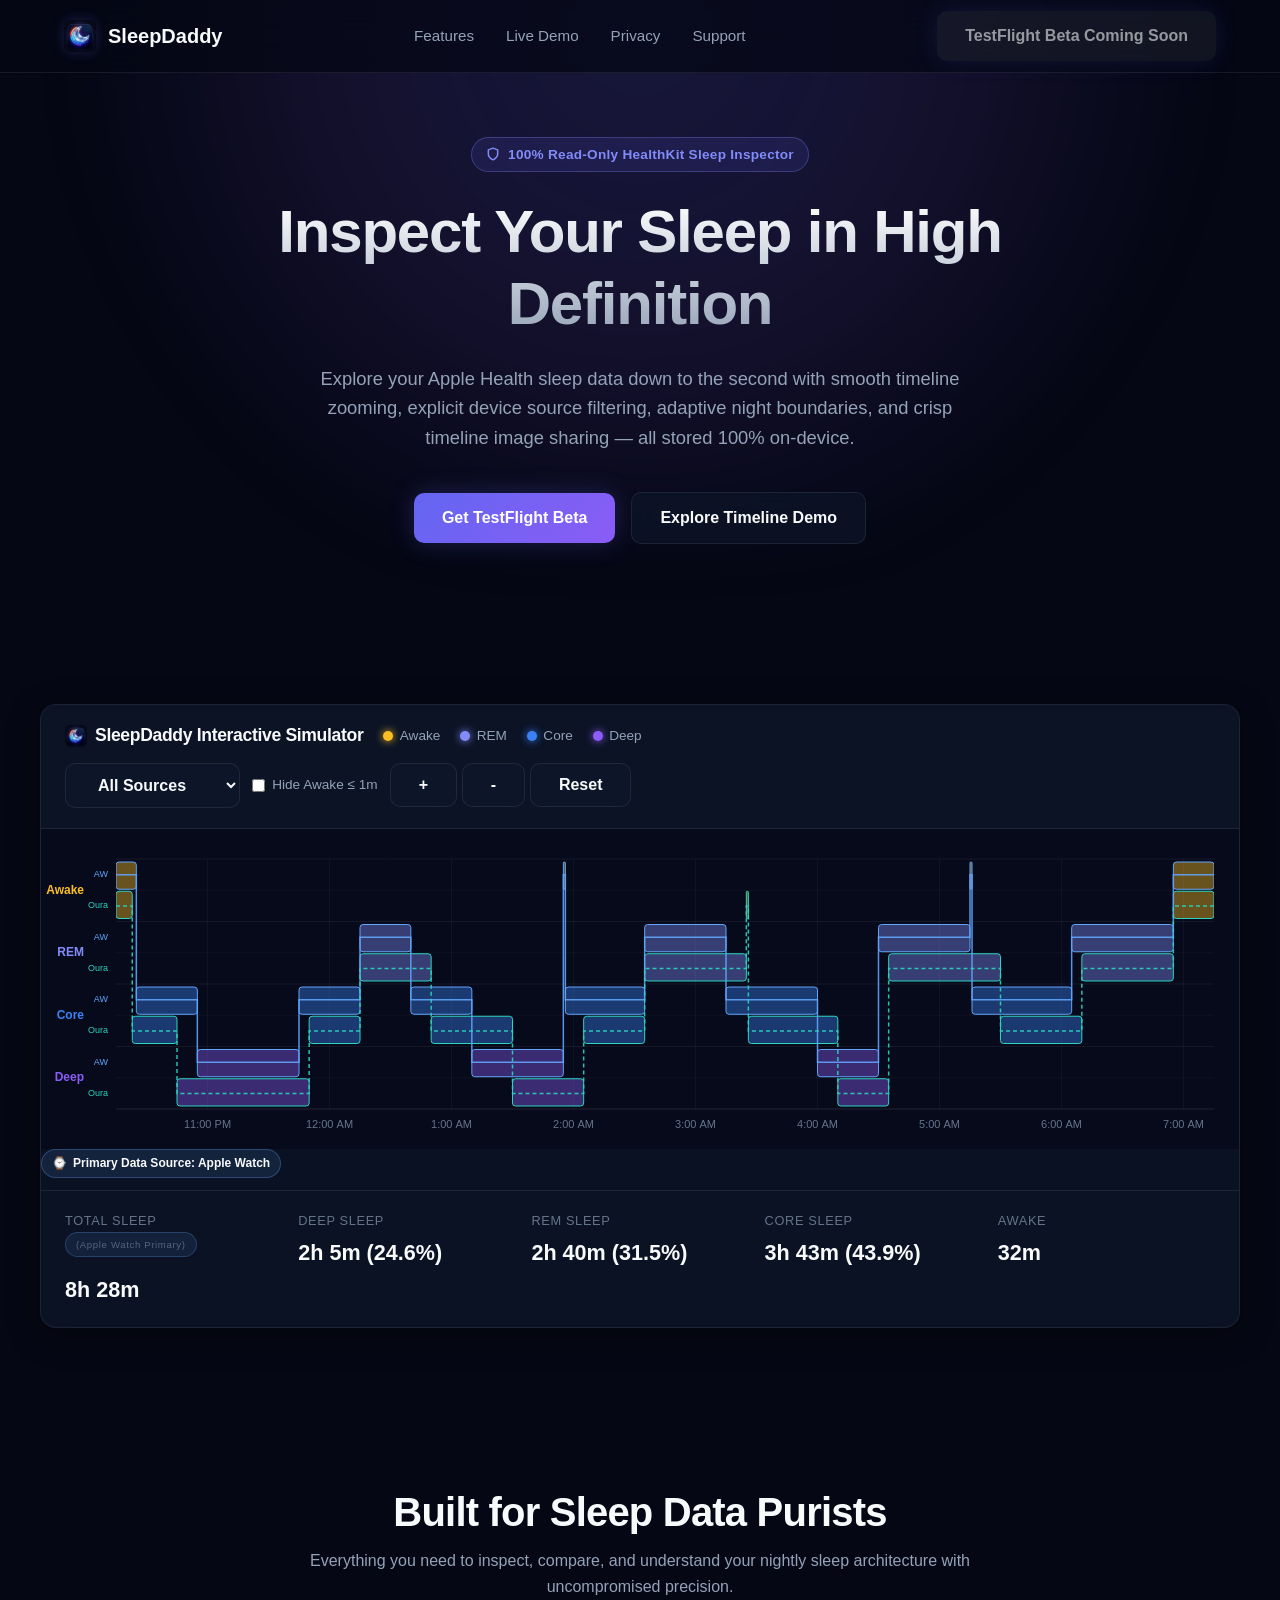
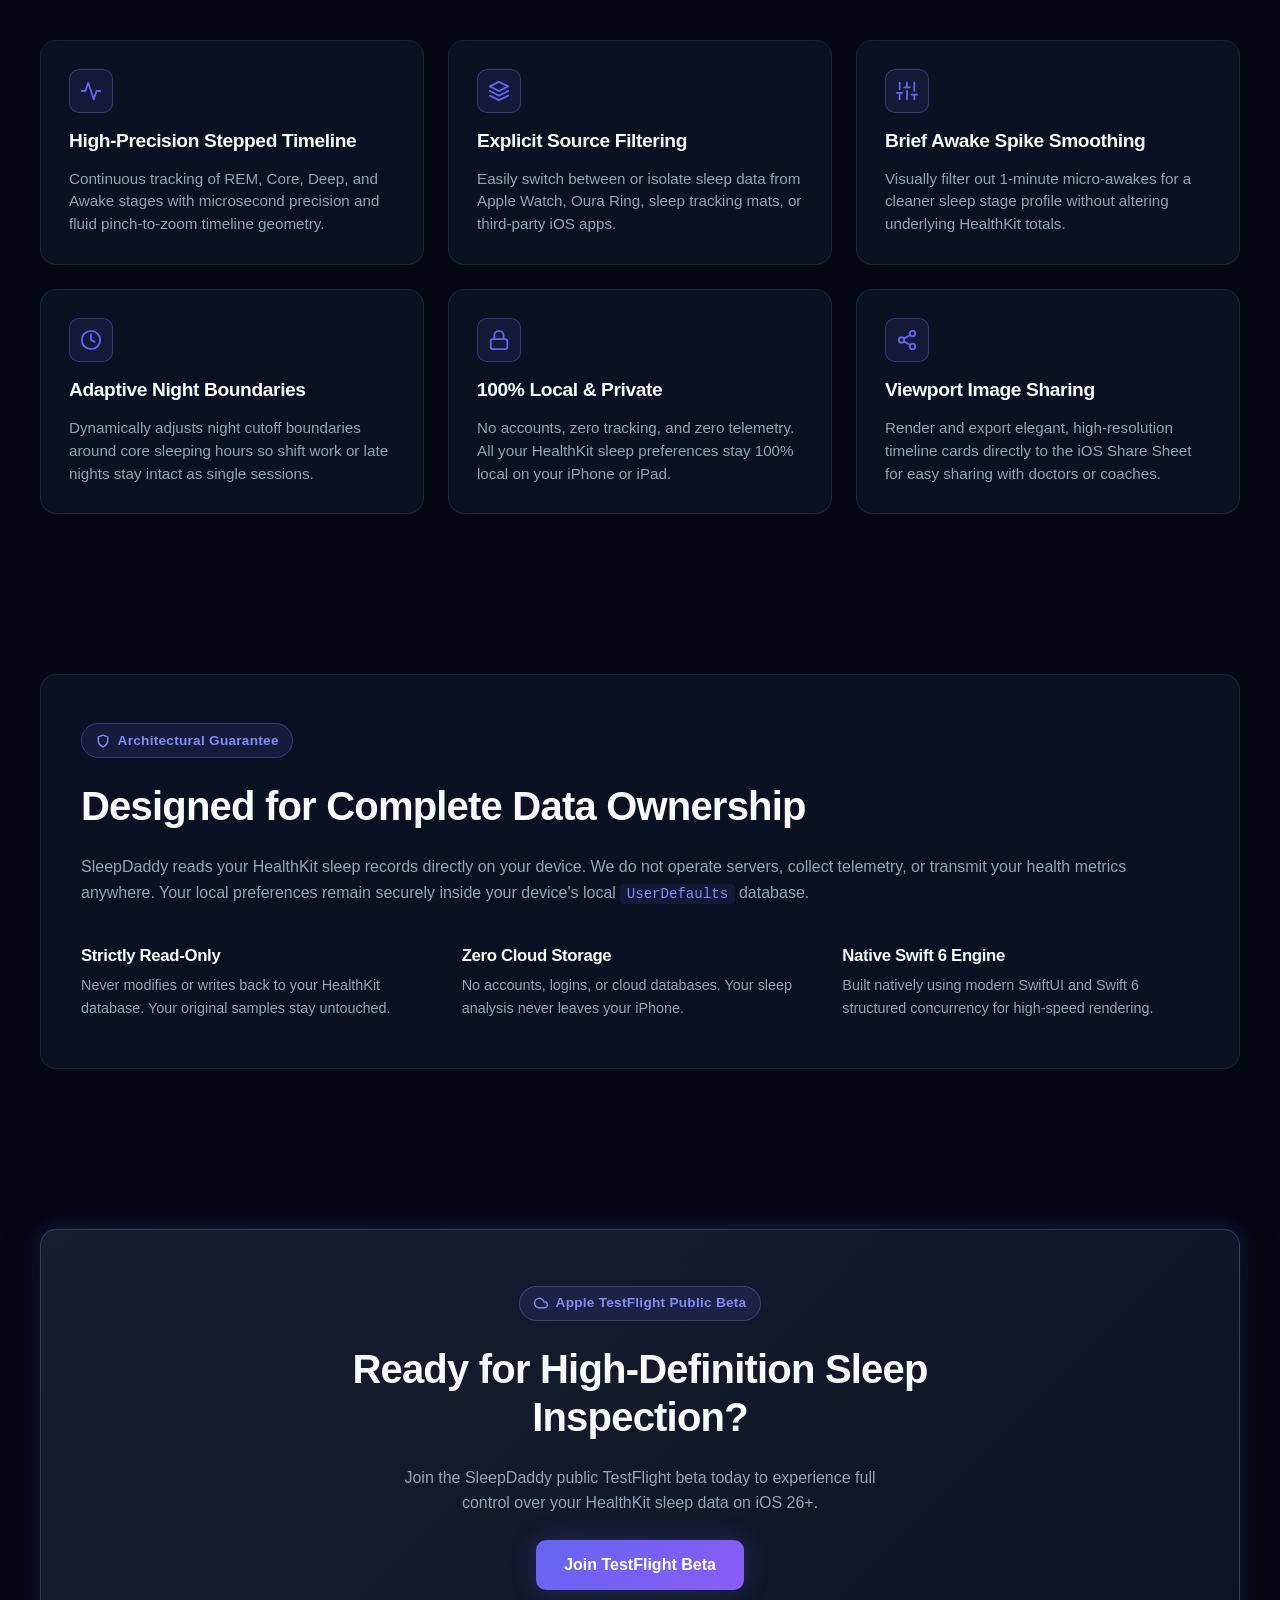
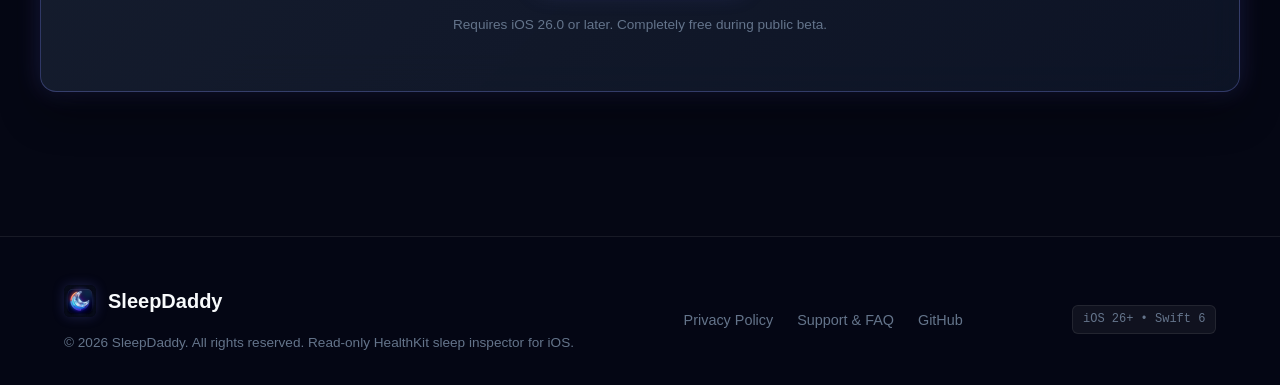
==== web/index.html @ 1d40858e "feat(web): add SleepDaddy marketing website and interactive timeline simulator" ====
<!DOCTYPE html>
<html lang="en">
<head>
  <meta charset="UTF-8">
  <meta name="viewport" content="width=device-width, initial-scale=1.0">
  <title>SleepDaddy — High-Definition HealthKit Sleep Inspector</title>
  <meta name="description" content="SleepDaddy is a native read-only iOS sleep inspector app featuring interactive zoomable timelines, HealthKit source filtering, brief awake smoothing, adaptive night boundaries, and viewport card sharing with zero cloud tracking.">
  <link rel="canonical" href="https://sleepdaddy.app/">
  <meta property="og:url" content="https://sleepdaddy.app/">
  <meta property="og:title" content="SleepDaddy — High-Definition HealthKit Sleep Inspector">
  <meta property="og:description" content="SleepDaddy is a native read-only iOS sleep inspector app featuring interactive zoomable timelines, HealthKit source filtering, brief awake smoothing, adaptive night boundaries, and viewport card sharing with zero cloud tracking.">
  <meta property="og:image" content="https://sleepdaddy.app/app-icon-180x180.png">
  <meta property="og:type" content="website">
  <meta name="twitter:card" content="summary">
  <link rel="icon" type="image/png" sizes="32x32" href="favicon-32x32.png">
  <link rel="stylesheet" href="index.css">
  <script src="main.js" defer></script>
</head>
<body>

  <!-- Ambient Hero Glow -->
  <div class="hero-glow"></div>

  <!-- Header & Sticky Navigation -->
  <header class="site-header">
    <div class="nav-container">
      <a href="/" class="logo">
        <img src="app-icon-64x64.png" alt="SleepDaddy App Icon" class="logo-img">
        <span>SleepDaddy</span>
      </a>
      <ul class="nav-links">
        <li><a href="#features">Features</a></li>
        <li><a href="#simulator">Live Demo</a></li>
        <li><a href="privacy">Privacy</a></li>
        <li><a href="support">Support</a></li>
      </ul>
      <a href="TESTFLIGHT_URL" target="_blank" rel="noopener noreferrer" class="btn-primary btn-testflight">Join TestFlight</a>
    </div>
  </header>

  <main>
    <!-- Hero Section -->
    <section class="hero container">
      <div class="badge">
        <svg width="14" height="14" viewBox="0 0 24 24" fill="none" stroke="currentColor" stroke-width="2.5" stroke-linecap="round" stroke-linejoin="round">
          <path d="M12 22s8-4 8-10V5l-8-3-8 3v7c0 6 8 10 8 10z"></path>
        </svg>
        100% Read-Only HealthKit Sleep Inspector
      </div>
      <h1 class="hero-title">Inspect Your Sleep in High Definition</h1>
      <p class="hero-description">
        Explore your Apple Health sleep data down to the second with smooth timeline zooming, explicit device source filtering, adaptive night boundaries, and crisp timeline image sharing — all stored 100% on-device.
      </p>
      <div class="hero-actions hero-cta-group">
        <a href="TESTFLIGHT_URL" target="_blank" rel="noopener noreferrer" class="btn-primary btn-testflight">Get TestFlight Beta</a>
        <a href="#simulator" class="btn-secondary">Explore Timeline Demo</a>
      </div>
    </section>

    <!-- Interactive Hero Simulator -->
    <section class="section container" id="simulator">
      <div class="simulator-container">
        <!-- Simulator Control HUD -->
        <div class="simulator-hud">
          <div class="stage-legend">
            <h3 class="stage-legend-title">
              <img src="app-icon-64x64.png" alt="App Icon" class="stage-legend-icon">
              SleepDaddy Interactive Simulator
            </h3>
            <div class="stage-legend">
              <div class="stage-pill"><span class="stage-dot awake"></span> Awake</div>
              <div class="stage-pill"><span class="stage-dot rem"></span> REM</div>
              <div class="stage-pill"><span class="stage-dot core"></span> Core</div>
              <div class="stage-pill"><span class="stage-dot deep"></span> Deep</div>
            </div>
          </div>
          <div class="simulator-hud-controls">
            <label for="source-filter" class="sr-only">Data Source</label>
            <select id="source-filter" class="btn-secondary select-sm" aria-label="Filter HealthKit Data Source">
              <option value="all">All Sources</option>
              <option value="apple_watch">Apple Watch</option>
              <option value="oura">Oura Ring</option>
            </select>
            <label class="toggle-label">
              <input type="checkbox" id="brief-awake-toggle" class="toggle-checkbox" aria-label="Hide brief awake intervals under one minute">
              Hide Awake ≤ 1m
            </label>
            <div class="btn-group-sm">
              <button id="zoom-in" class="btn-secondary btn-sm" title="Zoom In" aria-label="Zoom in on sleep timeline">+</button>
              <button id="zoom-out" class="btn-secondary btn-sm" title="Zoom Out" aria-label="Zoom out on sleep timeline">-</button>
              <button id="reset-view" class="btn-secondary btn-sm" title="Reset View" aria-label="Reset sleep timeline view">Reset</button>
            </div>
          </div>
        </div>

        <!-- Canvas Container -->
        <div class="simulator-canvas-wrapper">
          <canvas id="simulator-canvas" role="img" aria-label="Interactive Sleep Stage Timeline Canvas displaying sleep stage intervals over time">Interactive Sleep Stage Timeline Canvas displaying sleep stage intervals over time.</canvas>
        </div>

        <!-- Live Night Statistics Footer -->
        <div id="stat-source-attribution" class="stat-source-badge hidden">
          <span>⌚</span> Primary Data Source: Apple Watch
        </div>
        <div class="simulator-stats">
          <div class="stat-card">
            <span class="stat-label">Total Sleep</span>
            <span class="stat-value" id="stat-total">8h 28m</span>
          </div>
          <div class="stat-card">
            <span class="stat-label">Deep Sleep</span>
            <span class="stat-value" id="stat-deep">2h 5m (24.6%)</span>
          </div>
          <div class="stat-card">
            <span class="stat-label">REM Sleep</span>
            <span class="stat-value" id="stat-rem">2h 40m (31.5%)</span>
          </div>
          <div class="stat-card">
            <span class="stat-label">Core Sleep</span>
            <span class="stat-value" id="stat-core">3h 43m (43.9%)</span>
          </div>
          <div class="stat-card">
            <span class="stat-label">Awake</span>
            <span class="stat-value" id="stat-awake">32m</span>
          </div>
        </div>
      </div>
    </section>

    <!-- Core Feature Grid -->
    <section class="section container" id="features">
      <div class="section-header">
        <h2>Built for Sleep Data Purists</h2>
        <p>Everything you need to inspect, compare, and understand your nightly sleep architecture with uncompromised precision.</p>
      </div>

      <div class="feature-grid">
        <!-- Feature 1 -->
        <div class="feature-card">
          <div class="feature-icon">
            <svg width="22" height="22" viewBox="0 0 24 24" fill="none" stroke="currentColor" stroke-width="2" stroke-linecap="round" stroke-linejoin="round">
              <polyline points="22 12 18 12 15 21 9 3 6 12 2 12"></polyline>
            </svg>
          </div>
          <h3>High-Precision Stepped Timeline</h3>
          <p>Continuous tracking of REM, Core, Deep, and Awake stages with microsecond precision and fluid pinch-to-zoom timeline geometry.</p>
        </div>

        <!-- Feature 2 -->
        <div class="feature-card">
          <div class="feature-icon">
            <svg width="22" height="22" viewBox="0 0 24 24" fill="none" stroke="currentColor" stroke-width="2" stroke-linecap="round" stroke-linejoin="round">
              <polygon points="12 2 2 7 12 12 22 7 12 2"></polygon>
              <polyline points="2 17 12 22 22 17"></polyline>
              <polyline points="2 12 12 17 22 12"></polyline>
            </svg>
          </div>
          <h3>Explicit Source Filtering</h3>
          <p>Easily switch between or isolate sleep data from Apple Watch, Oura Ring, sleep tracking mats, or third-party iOS apps.</p>
        </div>

        <!-- Feature 3 -->
        <div class="feature-card">
          <div class="feature-icon">
            <svg width="22" height="22" viewBox="0 0 24 24" fill="none" stroke="currentColor" stroke-width="2" stroke-linecap="round" stroke-linejoin="round">
              <line x1="4" y1="21" x2="4" y2="14"></line>
              <line x1="4" y1="10" x2="4" y2="3"></line>
              <line x1="12" y1="21" x2="12" y2="12"></line>
              <line x1="12" y1="8" x2="12" y2="3"></line>
              <line x1="20" y1="21" x2="20" y2="16"></line>
              <line x1="20" y1="12" x2="20" y2="3"></line>
              <line x1="1" y1="14" x2="7" y2="14"></line>
              <line x1="9" y1="8" x2="15" y2="8"></line>
              <line x1="17" y1="16" x2="23" y2="16"></line>
            </svg>
          </div>
          <h3>Brief Awake Spike Smoothing</h3>
          <p>Visually filter out 1-minute micro-awakes for a cleaner sleep stage profile without altering underlying HealthKit totals.</p>
        </div>

        <!-- Feature 4 -->
        <div class="feature-card">
          <div class="feature-icon">
            <svg width="22" height="22" viewBox="0 0 24 24" fill="none" stroke="currentColor" stroke-width="2" stroke-linecap="round" stroke-linejoin="round">
              <circle cx="12" cy="12" r="10"></circle>
              <polyline points="12 6 12 12 16 14"></polyline>
            </svg>
          </div>
          <h3>Adaptive Night Boundaries</h3>
          <p>Dynamically adjusts night cutoff boundaries around core sleeping hours so shift work or late nights stay intact as single sessions.</p>
        </div>

        <!-- Feature 5 -->
        <div class="feature-card">
          <div class="feature-icon">
            <svg width="22" height="22" viewBox="0 0 24 24" fill="none" stroke="currentColor" stroke-width="2" stroke-linecap="round" stroke-linejoin="round">
              <rect x="3" y="11" width="18" height="11" rx="2" ry="2"></rect>
              <path d="M7 11V7a5 5 0 0 1 10 0v4"></path>
            </svg>
          </div>
          <h3>100% Local &amp; Private</h3>
          <p>No accounts, zero tracking, and zero telemetry. All your HealthKit sleep preferences stay 100% local on your iPhone or iPad.</p>
        </div>

        <!-- Feature 6 -->
        <div class="feature-card">
          <div class="feature-icon">
            <svg width="22" height="22" viewBox="0 0 24 24" fill="none" stroke="currentColor" stroke-width="2" stroke-linecap="round" stroke-linejoin="round">
              <circle cx="18" cy="5" r="3"></circle>
              <circle cx="6" cy="12" r="3"></circle>
              <circle cx="18" cy="19" r="3"></circle>
              <line x1="8.59" y1="13.51" x2="15.42" y2="17.49"></line>
              <line x1="15.41" y1="6.51" x2="8.59" y2="10.49"></line>
            </svg>
          </div>
          <h3>Viewport Image Sharing</h3>
          <p>Render and export elegant, high-resolution timeline cards directly to the iOS Share Sheet for easy sharing with doctors or coaches.</p>
        </div>
      </div>
    </section>

    <!-- Privacy & Architecture Spotlight -->
    <section class="section container" id="privacy-spotlight">
      <div class="privacy-callout-card">
        <div class="badge badge-self-start">
          <svg width="14" height="14" viewBox="0 0 24 24" fill="none" stroke="currentColor" stroke-width="2.5" stroke-linecap="round" stroke-linejoin="round">
            <path d="M12 22s8-4 8-10V5l-8-3-8 3v7c0 6 8 10 8 10z"></path>
          </svg>
          Architectural Guarantee
        </div>
        <h2>Designed for Complete Data Ownership</h2>
        <p>
          SleepDaddy reads your HealthKit sleep records directly on your device. We do not operate servers, collect telemetry, or transmit your health metrics anywhere. Your local preferences remain securely inside your device's local <code class="doc-code-pill">UserDefaults</code> database.
        </p>
        <div class="info-grid">
          <div class="info-item">
            <h4 class="info-item-title">Strictly Read-Only</h4>
            <p class="info-item-desc">Never modifies or writes back to your HealthKit database. Your original samples stay untouched.</p>
          </div>
          <div class="info-item">
            <h4 class="info-item-title">Zero Cloud Storage</h4>
            <p class="info-item-desc">No accounts, logins, or cloud databases. Your sleep analysis never leaves your iPhone.</p>
          </div>
          <div class="info-item">
            <h4 class="info-item-title">Native Swift 6 Engine</h4>
            <p class="info-item-desc">Built natively using modern SwiftUI and Swift 6 structured concurrency for high-speed rendering.</p>
          </div>
        </div>
      </div>
    </section>

    <!-- Download / TestFlight CTA Box -->
    <section class="section container" id="download">
      <div class="cta-box download-card">
        <div class="badge">
          <svg width="14" height="14" viewBox="0 0 24 24" fill="none" stroke="currentColor" stroke-width="2.5" stroke-linecap="round" stroke-linejoin="round">
            <path d="M18 10h-1.26A8 8 0 1 0 9 20h9a5 5 0 0 0 0-10z"></path>
          </svg>
          Apple TestFlight Public Beta
        </div>
        <h2>Ready for High-Definition Sleep Inspection?</h2>
        <p>Join the SleepDaddy public TestFlight beta today to experience full control over your HealthKit sleep data on iOS 26+.</p>
        <a href="TESTFLIGHT_URL" target="_blank" rel="noopener noreferrer" class="btn-primary btn-lg btn-testflight">
          Join TestFlight Beta
        </a>
        <span class="cta-footnote">Requires iOS 26.0 or later. Completely free during public beta.</span>
      </div>
    </section>
  </main>

  <!-- Footer -->
  <footer class="site-footer">
    <div class="container footer-container">
      <div class="footer-info">
        <a href="/" class="logo logo-sm">
          <img src="app-icon-64x64.png" alt="SleepDaddy App Icon" class="logo-img logo-img-sm">
          <span>SleepDaddy</span>
        </a>
        <p class="footer-copy">
          © 2026 SleepDaddy. All rights reserved. Read-only HealthKit sleep inspector for iOS.
        </p>
      </div>

      <ul class="footer-links">
        <li><a href="privacy">Privacy Policy</a></li>
        <li><a href="support">Support &amp; FAQ</a></li>
        <li><a href="https://github.com/kevm/sleepdaddy" target="_blank" rel="noopener noreferrer">GitHub</a></li>
      </ul>

      <div class="build-badge">
        iOS 26+ • Swift 6
      </div>
    </div>
  </footer>

  <!-- Simulator Engine Script -->
  <script src="timeline-simulator.js"></script>
</body>
</html>
---- web/index.css ----
/* ==========================================================================
   SleepDaddy Web Design System & StyleSheet
   ========================================================================== */

/* --------------------------------------------------------------------------
   1. CSS Custom Properties (:root)
   -------------------------------------------------------------------------- */
:root {
  /* Color Palette - Dark & Glass Theme */
  --bg-dark: #050714;
  --bg-surface: rgba(15, 23, 42, 0.65);
  --bg-surface-hover: rgba(30, 41, 59, 0.8);
  --border-glass: rgba(255, 255, 255, 0.08);
  --border-highlight: rgba(129, 140, 248, 0.3);

  /* Typography Colors */
  --text-main: #f8fafc;
  --text-muted: #94a3b8;
  --text-subtle: #64748b;

  /* Accent Colors */
  --accent-primary: #6366f1;
  --accent-secondary: #8b5cf6;
  --accent-glow: rgba(99, 102, 241, 0.25);

  /* Sleep Stage Colors */
  --stage-awake: #fbbf24;      /* Amber */
  --stage-rem: #818cf8;        /* Indigo */
  --stage-core: #3b82f6;       /* Electric Blue */
  --stage-deep: #8b5cf6;       /* Purple / Violet */
  --stage-unspecified: #64748b; /* Slate */

  /* Typography & Layout */
  --font-family: -apple-system, BlinkMacSystemFont, "Segoe UI", Roboto, Helvetica, Arial, sans-serif;
  --max-width: 1200px;

  /* Radii */
  --radius-lg: 16px;
  --radius-md: 10px;
  --radius-sm: 6px;

  /* Transitions & Shadows */
  --transition-fast: 0.15s ease;
  --transition-normal: 0.3s ease;
  --shadow-glass: 0 8px 32px 0 rgba(0, 0, 0, 0.37);
  --shadow-glow: 0 0 25px var(--accent-glow);
}

/* --------------------------------------------------------------------------
   2. Reset & Base Typography
   -------------------------------------------------------------------------- */
*,
*::before,
*::after {
  box-sizing: border-box;
  margin: 0;
  padding: 0;
}

html {
  scroll-behavior: smooth;
  font-size: 16px;
}

body {
  background-color: var(--bg-dark);
  color: var(--text-main);
  font-family: var(--font-family);
  line-height: 1.6;
  overflow-x: hidden;
  -webkit-font-smoothing: antialiased;
  -moz-osx-font-smoothing: grayscale;
}

h1, h2, h3, h4, h5, h6 {
  color: var(--text-main);
  font-weight: 700;
  line-height: 1.2;
  letter-spacing: -0.02em;
}

h1 {
  font-size: clamp(2.25rem, 5vw, 3.75rem);
}

h2 {
  font-size: clamp(1.75rem, 3.5vw, 2.5rem);
}

h3 {
  font-size: clamp(1.25rem, 2.5vw, 1.75rem);
}

p {
  color: var(--text-muted);
}

a {
  color: var(--accent-primary);
  text-decoration: none;
  transition: color var(--transition-fast);
}

a:hover {
  color: var(--text-main);
}

/* --------------------------------------------------------------------------
   2b. Accessibility & Utility Classes
   -------------------------------------------------------------------------- */
.sr-only {
  position: absolute;
  width: 1px;
  height: 1px;
  padding: 0;
  margin: -1px;
  overflow: hidden;
  clip: rect(0, 0, 0, 0);
  white-space: nowrap;
  border: 0;
}

.stage-legend-title {
  font-size: 1.1rem;
  margin: 0;
  font-weight: 600;
  display: flex;
  align-items: center;
  gap: 0.5rem;
}

.hero-badge-icon,
.stage-legend-icon {
  width: 22px;
  height: 22px;
  border-radius: 5px;
}

.btn-sm {
  padding: 0.35rem 0.65rem;
  font-size: 0.85rem;
}

.btn-lg {
  padding: 0.9rem 2.25rem;
  font-size: 1.1rem;
}

.btn-group-sm {
  display: inline-flex;
  gap: 0.3rem;
}

.select-sm {
  padding: 0.4rem 0.75rem;
  font-size: 0.85rem;
  cursor: pointer;
}

.toggle-label {
  display: inline-flex;
  align-items: center;
  gap: 0.45rem;
  font-size: 0.85rem;
  color: var(--text-muted);
  cursor: pointer;
  user-select: none;
}

.toggle-checkbox {
  accent-color: var(--accent-primary);
  cursor: pointer;
}

.doc-code-pill {
  color: var(--stage-rem);
  background: rgba(99, 102, 241, 0.1);
  padding: 0.15rem 0.4rem;
  border-radius: 4px;
  font-family: SFMono-Regular, Consolas, "Liberation Mono", Menlo, monospace;
  font-size: 0.88em;
}

.section-header {
  text-align: center;
  max-width: 680px;
  margin: 0 auto 1.5rem;
}

.section-header h2 {
  margin-bottom: 0.75rem;
}

.privacy-callout-card,
.info-card {
  background: var(--bg-surface);
  backdrop-filter: blur(20px);
  -webkit-backdrop-filter: blur(20px);
  border: 1px solid var(--border-glass);
  border-radius: var(--radius-lg);
  padding: 3rem 2.5rem;
  display: flex;
  flex-direction: column;
  gap: 1.5rem;
}

.badge-self-start {
  align-self: flex-start;
}

.info-grid {
  display: grid;
  grid-template-columns: repeat(auto-fit, minmax(220px, 1fr));
  gap: 1.5rem;
  margin-top: 1rem;
}

.info-item {
  display: flex;
  flex-direction: column;
  gap: 0.5rem;
}

.info-item-title {
  font-size: 1.05rem;
  color: var(--text-main);
}

.info-item-desc {
  font-size: 0.9rem;
}

.cta-footnote {
  font-size: 0.85rem;
  color: var(--text-subtle);
}

.logo-sm {
  font-size: 1.1rem;
}

.logo-img-sm {
  width: 26px;
  height: 26px;
}

.footer-copy {
  font-size: 0.85rem;
  margin-top: 0.4rem;
  color: var(--text-subtle);
}

.hero-compact {
  padding-bottom: 2rem;
}

.section-compact {
  margin-top: 1rem;
}

.doc-card-icon-lg {
  width: 56px;
  height: 56px;
  font-size: 1.5rem;
}

.doc-lead-text {
  max-width: 600px;
}

.action-group {
  display: flex;
  gap: 1rem;
  flex-wrap: wrap;
  justify-content: center;
  margin-top: 0.5rem;
}

.contact-card-spaced {
  margin-top: 2rem;
}

/* --------------------------------------------------------------------------
   3. Background Effects
   -------------------------------------------------------------------------- */
.hero-glow {
  position: fixed;
  top: -20vh;
  left: 50%;
  transform: translateX(-50%);
  width: 100vw;
  height: 80vh;
  max-width: 1400px;
  background: radial-gradient(
    circle at 50% 30%,
    rgba(99, 102, 241, 0.18) 0%,
    rgba(139, 92, 246, 0.12) 35%,
    rgba(5, 7, 20, 0) 70%
  );
  pointer-events: none;
  z-index: -1;
  filter: blur(40px);
}

/* --------------------------------------------------------------------------
   4. Layout Containers
   -------------------------------------------------------------------------- */
.container {
  width: 100%;
  max-width: var(--max-width);
  margin: 0 auto;
  padding: 0 1.5rem;
}

.section {
  padding: 5rem 0;
}

/* --------------------------------------------------------------------------
   5. Header & Sticky Navigation
   -------------------------------------------------------------------------- */
header,
.site-header {
  position: sticky;
  top: 0;
  z-index: 100;
  background: rgba(5, 7, 20, 0.75);
  backdrop-filter: blur(16px);
  -webkit-backdrop-filter: blur(16px);
  border-bottom: 1px solid var(--border-glass);
  transition: border-color var(--transition-normal);
}

.nav-container {
  display: flex;
  align-items: center;
  justify-content: space-between;
  height: 72px;
  max-width: var(--max-width);
  margin: 0 auto;
  padding: 0 1.5rem;
}

.logo {
  display: flex;
  align-items: center;
  gap: 0.75rem;
  font-size: 1.25rem;
  font-weight: 700;
  color: var(--text-main);
  text-decoration: none;
}

.logo-icon {
  width: 32px;
  height: 32px;
  background: linear-gradient(135deg, var(--accent-primary), var(--accent-secondary));
  border-radius: var(--radius-sm);
  display: flex;
  align-items: center;
  justify-content: center;
  box-shadow: 0 0 12px var(--accent-glow);
}

.logo-img {
  width: 32px;
  height: 32px;
  border-radius: var(--radius-sm);
  box-shadow: 0 0 12px var(--accent-glow);
  object-fit: cover;
  display: block;
}


.nav-links {
  display: flex;
  align-items: center;
  gap: 2rem;
  list-style: none;
}

.nav-links a {
  color: var(--text-muted);
  font-size: 0.95rem;
  font-weight: 500;
  transition: color var(--transition-fast);
}

.nav-links a:hover,
.nav-links a.active {
  color: var(--text-main);
}

/* --------------------------------------------------------------------------
   6. Badges & Buttons
   -------------------------------------------------------------------------- */
.badge {
  display: inline-flex;
  align-items: center;
  gap: 0.5rem;
  padding: 0.35rem 0.85rem;
  background: rgba(99, 102, 241, 0.12);
  border: 1px solid var(--border-highlight);
  border-radius: 9999px;
  color: var(--stage-rem);
  font-size: 0.85rem;
  font-weight: 600;
  letter-spacing: 0.02em;
}

.btn-primary {
  display: inline-flex;
  align-items: center;
  justify-content: center;
  gap: 0.5rem;
  padding: 0.75rem 1.75rem;
  background: linear-gradient(135deg, var(--accent-primary), var(--accent-secondary));
  color: #ffffff;
  font-size: 1rem;
  font-weight: 600;
  border: none;
  border-radius: var(--radius-md);
  cursor: pointer;
  box-shadow: var(--shadow-glow);
  transition: transform var(--transition-fast), box-shadow var(--transition-fast), opacity var(--transition-fast);
  text-decoration: none;
}

.btn-primary:hover {
  transform: translateY(-2px) scale(1.02);
  box-shadow: 0 0 30px rgba(99, 102, 241, 0.45);
  color: #ffffff;
}

.btn-primary:active {
  transform: translateY(0) scale(0.98);
}

.btn-secondary {
  display: inline-flex;
  align-items: center;
  justify-content: center;
  gap: 0.5rem;
  padding: 0.75rem 1.75rem;
  background: var(--bg-surface);
  color: var(--text-main);
  font-size: 1rem;
  font-weight: 600;
  border: 1px solid var(--border-glass);
  border-radius: var(--radius-md);
  cursor: pointer;
  backdrop-filter: blur(12px);
  -webkit-backdrop-filter: blur(12px);
  transition: background var(--transition-fast), border-color var(--transition-fast), transform var(--transition-fast);
  text-decoration: none;
}

.btn-secondary:hover {
  background: var(--bg-surface-hover);
  border-color: var(--border-highlight);
  transform: translateY(-2px);
  color: var(--text-main);
}

/* --------------------------------------------------------------------------
   7. Hero Section
   -------------------------------------------------------------------------- */
.hero {
  display: flex;
  flex-direction: column;
  align-items: center;
  text-align: center;
  padding: 4rem 1.5rem 3rem;
  gap: 1.5rem;
}

.hero-title {
  max-width: 800px;
  background: linear-gradient(180deg, #ffffff 0%, var(--text-muted) 100%);
  -webkit-background-clip: text;
  -webkit-text-fill-color: transparent;
}

.hero-description {
  max-width: 640px;
  font-size: 1.15rem;
  color: var(--text-muted);
}

.hero-actions {
  display: flex;
  align-items: center;
  gap: 1rem;
  margin-top: 1rem;
  flex-wrap: wrap;
  justify-content: center;
}

/* --------------------------------------------------------------------------
   8. Feature Grid & Feature Cards
   -------------------------------------------------------------------------- */
.feature-grid {
  display: grid;
  grid-template-columns: repeat(3, 1fr);
  gap: 1.5rem;
  margin-top: 2.5rem;
}

.feature-card {
  background: var(--bg-surface);
  backdrop-filter: blur(16px);
  -webkit-backdrop-filter: blur(16px);
  border: 1px solid var(--border-glass);
  border-radius: var(--radius-lg);
  padding: 1.75rem;
  transition: background var(--transition-normal), border-color var(--transition-normal), transform var(--transition-normal), box-shadow var(--transition-normal);
  display: flex;
  flex-direction: column;
  gap: 1rem;
}

.feature-card:hover {
  background: var(--bg-surface-hover);
  border-color: var(--border-highlight);
  transform: translateY(-4px);
  box-shadow: 0 12px 30px rgba(0, 0, 0, 0.4), 0 0 20px rgba(99, 102, 241, 0.15);
}

.feature-icon {
  width: 44px;
  height: 44px;
  border-radius: var(--radius-md);
  background: rgba(99, 102, 241, 0.1);
  border: 1px solid var(--border-highlight);
  display: flex;
  align-items: center;
  justify-content: center;
  color: var(--accent-primary);
  font-size: 1.25rem;
}

.feature-card h3 {
  font-size: 1.2rem;

}

.feature-card p {
  font-size: 0.95rem;
  line-height: 1.5;
}

/* --------------------------------------------------------------------------
   9. Interactive Timeline Simulator Container
   -------------------------------------------------------------------------- */
#simulator {
  scroll-margin-top: 90px;
}

.simulator-container {
  background: var(--bg-surface);
  backdrop-filter: blur(20px);
  -webkit-backdrop-filter: blur(20px);
  border: 1px solid var(--border-glass);
  border-radius: var(--radius-lg);
  overflow: hidden;
  box-shadow: var(--shadow-glass);
  margin-top: 2rem;
}

.simulator-hud {
  display: flex;
  align-items: center;
  justify-content: space-between;
  padding: 1.25rem 1.5rem;
  background: rgba(15, 23, 42, 0.5);
  border-bottom: 1px solid var(--border-glass);
  flex-wrap: wrap;
  gap: 1rem;
}

.simulator-hud-controls {
  display: flex;
  align-items: center;
  gap: 0.75rem;
  flex-wrap: wrap;
}

.simulator-canvas-wrapper {
  position: relative;
  width: 100%;
  height: 320px;
  background: #070a1b;
  overflow: hidden;
  cursor: grab;
  touch-action: none;
}

.simulator-canvas-wrapper:active {
  cursor: grabbing;
}

.simulator-canvas-wrapper canvas,
#simulator-canvas {
  display: block;
  width: 100%;
  height: 100%;
  touch-action: none;
}

.simulator-stats {
  display: grid;
  grid-template-columns: repeat(auto-fit, minmax(140px, 1fr));
  gap: 1rem;
  padding: 1.25rem 1.5rem;
  background: rgba(15, 23, 42, 0.3);
  border-top: 1px solid var(--border-glass);
}

.stat-card {
  display: flex;
  flex-direction: column;
  gap: 0.25rem;
}

.stat-label {
  font-size: 0.8rem;
  text-transform: uppercase;
  letter-spacing: 0.05em;
  color: var(--text-subtle);

}

.stat-value,
.stat-card-value {
  font-size: 1.35rem;
  font-weight: 700;
  color: var(--text-main);
}

/* Sleep Stage Legend Indicators */
.stage-legend {
  display: flex;
  align-items: center;
  gap: 1.25rem;
  flex-wrap: wrap;
}

.stage-pill {
  display: inline-flex;
  align-items: center;
  gap: 0.4rem;
  font-size: 0.85rem;
  color: var(--text-muted);
}

.stage-dot {
  width: 10px;
  height: 10px;
  border-radius: 50%;
}

.stage-dot.awake { background-color: var(--stage-awake); box-shadow: 0 0 8px var(--stage-awake); }
.stage-dot.rem { background-color: var(--stage-rem); box-shadow: 0 0 8px var(--stage-rem); }
.stage-dot.core { background-color: var(--stage-core); box-shadow: 0 0 8px var(--stage-core); }
.stage-dot.deep { background-color: var(--stage-deep); box-shadow: 0 0 8px var(--stage-deep); }
.stage-dot.unspecified { background-color: var(--stage-unspecified); }

/* --------------------------------------------------------------------------
   10. Download CTA Box
   -------------------------------------------------------------------------- */
.cta-box {
  background: linear-gradient(135deg, rgba(30, 41, 59, 0.7) 0%, rgba(15, 23, 42, 0.8) 100%);
  backdrop-filter: blur(20px);
  -webkit-backdrop-filter: blur(20px);
  border: 1px solid var(--border-highlight);
  border-radius: var(--radius-lg);
  padding: 3.5rem 2rem;
  text-align: center;
  box-shadow: 0 20px 40px rgba(0, 0, 0, 0.4), var(--shadow-glow);
  display: flex;
  flex-direction: column;
  align-items: center;
  gap: 1.5rem;
}

.cta-box h2 {
  max-width: 600px;
}

.cta-box p {
  max-width: 500px;
}

/* --------------------------------------------------------------------------
   11. Footer Styling
   -------------------------------------------------------------------------- */
footer,
.site-footer {
  border-top: 1px solid var(--border-glass);
  padding: 3rem 0 2rem;
  margin-top: 4rem;
  background: rgba(5, 7, 20, 0.9);
}

.footer-container {
  display: flex;
  align-items: center;
  justify-content: space-between;
  flex-wrap: wrap;
  gap: 1.5rem;
}

.footer-info {
  display: flex;
  flex-direction: column;
  gap: 0.5rem;
}

.footer-links {
  display: flex;
  align-items: center;
  gap: 1.5rem;
  list-style: none;
}

.footer-links a {
  color: var(--text-subtle);
  font-size: 0.9rem;
}

.footer-links a:hover {
  color: var(--text-main);
}

.build-badge {
  display: inline-flex;
  align-items: center;
  gap: 0.4rem;
  padding: 0.25rem 0.6rem;
  background: rgba(255, 255, 255, 0.05);
  border: 1px solid var(--border-glass);
  border-radius: var(--radius-sm);
  font-size: 0.75rem;
  color: var(--text-subtle);
  font-family: monospace;
}

/* --------------------------------------------------------------------------
   11b. Documentation, Article Cards & Accordions (Privacy & Support)
   -------------------------------------------------------------------------- */
.doc-header {
  text-align: center;
  max-width: 760px;
  margin: 0 auto 3rem;
  display: flex;
  flex-direction: column;
  align-items: center;
  gap: 1.25rem;
}

.doc-grid {
  display: grid;
  grid-template-columns: repeat(auto-fit, minmax(320px, 1fr));
  gap: 1.75rem;
  margin-bottom: 3rem;
}

.doc-card {
  background: var(--bg-surface);
  backdrop-filter: blur(16px);
  -webkit-backdrop-filter: blur(16px);
  border: 1px solid var(--border-glass);
  border-radius: var(--radius-lg);
  padding: 2rem;
  display: flex;
  flex-direction: column;
  gap: 1rem;
  transition: background var(--transition-normal), border-color var(--transition-normal), transform var(--transition-normal), box-shadow var(--transition-normal);
}

.doc-card:hover {
  background: var(--bg-surface-hover);
  border-color: var(--border-highlight);
  transform: translateY(-3px);
  box-shadow: 0 12px 30px rgba(0, 0, 0, 0.4), 0 0 20px rgba(99, 102, 241, 0.12);
}

.doc-card-icon {
  width: 48px;
  height: 48px;
  border-radius: var(--radius-md);
  background: rgba(99, 102, 241, 0.12);
  border: 1px solid var(--border-highlight);
  display: flex;
  align-items: center;
  justify-content: center;
  color: var(--stage-rem);
}

.doc-card h3 {
  font-size: 1.25rem;
  color: var(--text-main);
}

.doc-card p {
  font-size: 0.95rem;
  line-height: 1.6;
  color: var(--text-muted);
}

.doc-card code {
  color: var(--stage-rem);
  background: rgba(99, 102, 241, 0.1);
  padding: 0.15rem 0.4rem;
  border-radius: 4px;
  font-family: SFMono-Regular, Consolas, "Liberation Mono", Menlo, monospace;
  font-size: 0.88em;
}

.accordion-group {
  display: flex;
  flex-direction: column;
  gap: 1.25rem;
  max-width: 900px;
  margin: 0 auto 3rem;
}

.accordion-item {
  background: var(--bg-surface);
  backdrop-filter: blur(16px);
  -webkit-backdrop-filter: blur(16px);
  border: 1px solid var(--border-glass);
  border-radius: var(--radius-lg);
  overflow: hidden;
  transition: border-color var(--transition-fast), background var(--transition-fast);
}

.accordion-item[open] {
  border-color: var(--border-highlight);
  background: rgba(15, 23, 42, 0.85);
}

.accordion-summary {
  padding: 1.5rem 1.75rem;
  font-size: 1.15rem;
  font-weight: 600;
  color: var(--text-main);
  cursor: pointer;
  display: flex;
  align-items: center;
  justify-content: space-between;
  user-select: none;
  list-style: none;
}

.accordion-summary::-webkit-details-marker {
  display: none;
}

.stat-source-badge {
  display: inline-flex;
  align-items: center;
  gap: 6px;
  padding: 4px 10px;
  font-size: 0.75rem;
  font-weight: 600;
  color: var(--color-primary-light);
  background: rgba(96, 165, 250, 0.12);
  border: 1px solid rgba(96, 165, 250, 0.3);
  border-radius: 9999px;
  margin-bottom: 12px;
}

.btn-disabled {
  opacity: 0.6;
  cursor: not-allowed;
  pointer-events: none;
  background: rgba(255, 255, 255, 0.1) !important;
  color: var(--color-text-muted) !important;
  border-color: rgba(255, 255, 255, 0.15) !important;
}

.hidden {
  display: none !important;
}

.accordion-summary-icon {
  width: 28px;
  height: 28px;
  border-radius: 50%;
  background: rgba(255, 255, 255, 0.05);
  border: 1px solid var(--border-glass);
  display: flex;
  align-items: center;
  justify-content: center;
  color: var(--text-muted);
  transition: transform var(--transition-fast), color var(--transition-fast), background var(--transition-fast);
}

.accordion-item[open] .accordion-summary-icon {
  transform: rotate(180deg);
  color: var(--accent-primary);
  background: rgba(99, 102, 241, 0.15);
  border-color: var(--border-highlight);
}

.accordion-content {
  padding: 0 1.75rem 1.75rem;
  color: var(--text-muted);
  font-size: 0.98rem;
  line-height: 1.7;
  border-top: 1px solid rgba(255, 255, 255, 0.04);
  margin-top: 0.25rem;
  padding-top: 1.25rem;
}

.accordion-content p + p {
  margin-top: 1rem;
}

.accordion-content ul, .accordion-content ol {
  margin-left: 1.5rem;
  margin-top: 0.75rem;
  margin-bottom: 0.75rem;
}

.accordion-content li {
  margin-bottom: 0.4rem;
}

.accordion-content code {
  color: var(--stage-rem);
  background: rgba(99, 102, 241, 0.1);
  padding: 0.15rem 0.4rem;
  border-radius: 4px;
  font-family: SFMono-Regular, Consolas, "Liberation Mono", Menlo, monospace;
  font-size: 0.88em;
}

.contact-card {
  background: linear-gradient(135deg, rgba(30, 41, 59, 0.6) 0%, rgba(15, 23, 42, 0.7) 100%);
  border: 1px solid var(--border-glass);
  border-radius: var(--radius-lg);
  padding: 2.5rem;
  text-align: center;
  display: flex;
  flex-direction: column;
  align-items: center;
  gap: 1.25rem;
  max-width: 800px;
  margin: 0 auto;
}

/* --------------------------------------------------------------------------
   12. Responsive Design (@media max-width: 768px)
   -------------------------------------------------------------------------- */
@media (max-width: 768px) {
  .nav-container {
    height: auto;
    min-height: 64px;
    padding: 0.5rem 1rem;
    flex-wrap: wrap;
    gap: 0.5rem 1rem;
    justify-content: space-between;
  }

  .logo {
    font-size: 1.1rem;
    gap: 0.5rem;
  }

  .logo-img,
  .logo-icon {
    width: 28px;
    height: 28px;
  }

  .nav-links {
    gap: 0.75rem 1rem;
    font-size: 0.85rem;
    flex-wrap: wrap;
  }

  .nav-links a {
    font-size: 0.85rem;
  }

  .nav-container .btn-primary {
    padding: 0.45rem 1rem;
    font-size: 0.85rem;
    white-space: nowrap;
  }

  .hero {
    padding: 2.5rem 1rem;
  }

  .feature-grid {
    grid-template-columns: 1fr;
    gap: 1rem;
  }

  .simulator-hud {
    flex-direction: column;
    align-items: flex-start;
  }

  .simulator-canvas-wrapper {
    height: 240px;
  }

  .simulator-stats {
    grid-template-columns: repeat(2, 1fr);
  }

  .cta-box {
    padding: 2.5rem 1.25rem;
  }

  .footer-container {
    flex-direction: column;
    align-items: flex-start;
  }
}

@media (max-width: 480px) {
  .nav-container {
    padding: 0.5rem 0.75rem;
    gap: 0.4rem 0.5rem;
  }

  .logo {
    font-size: 0.95rem;
    gap: 0.4rem;
  }

  .logo-img,
  .logo-icon {
    width: 24px;
    height: 24px;
  }

  .nav-links {
    gap: 0.35rem 0.6rem;
  }

  .nav-links a {
    font-size: 0.78rem;
  }

  .nav-container .btn-primary {
    padding: 0.35rem 0.75rem;
    font-size: 0.78rem;
  }

  .privacy-callout-card,
  .info-card {
    padding: 1.75rem 1.25rem;
  }
}
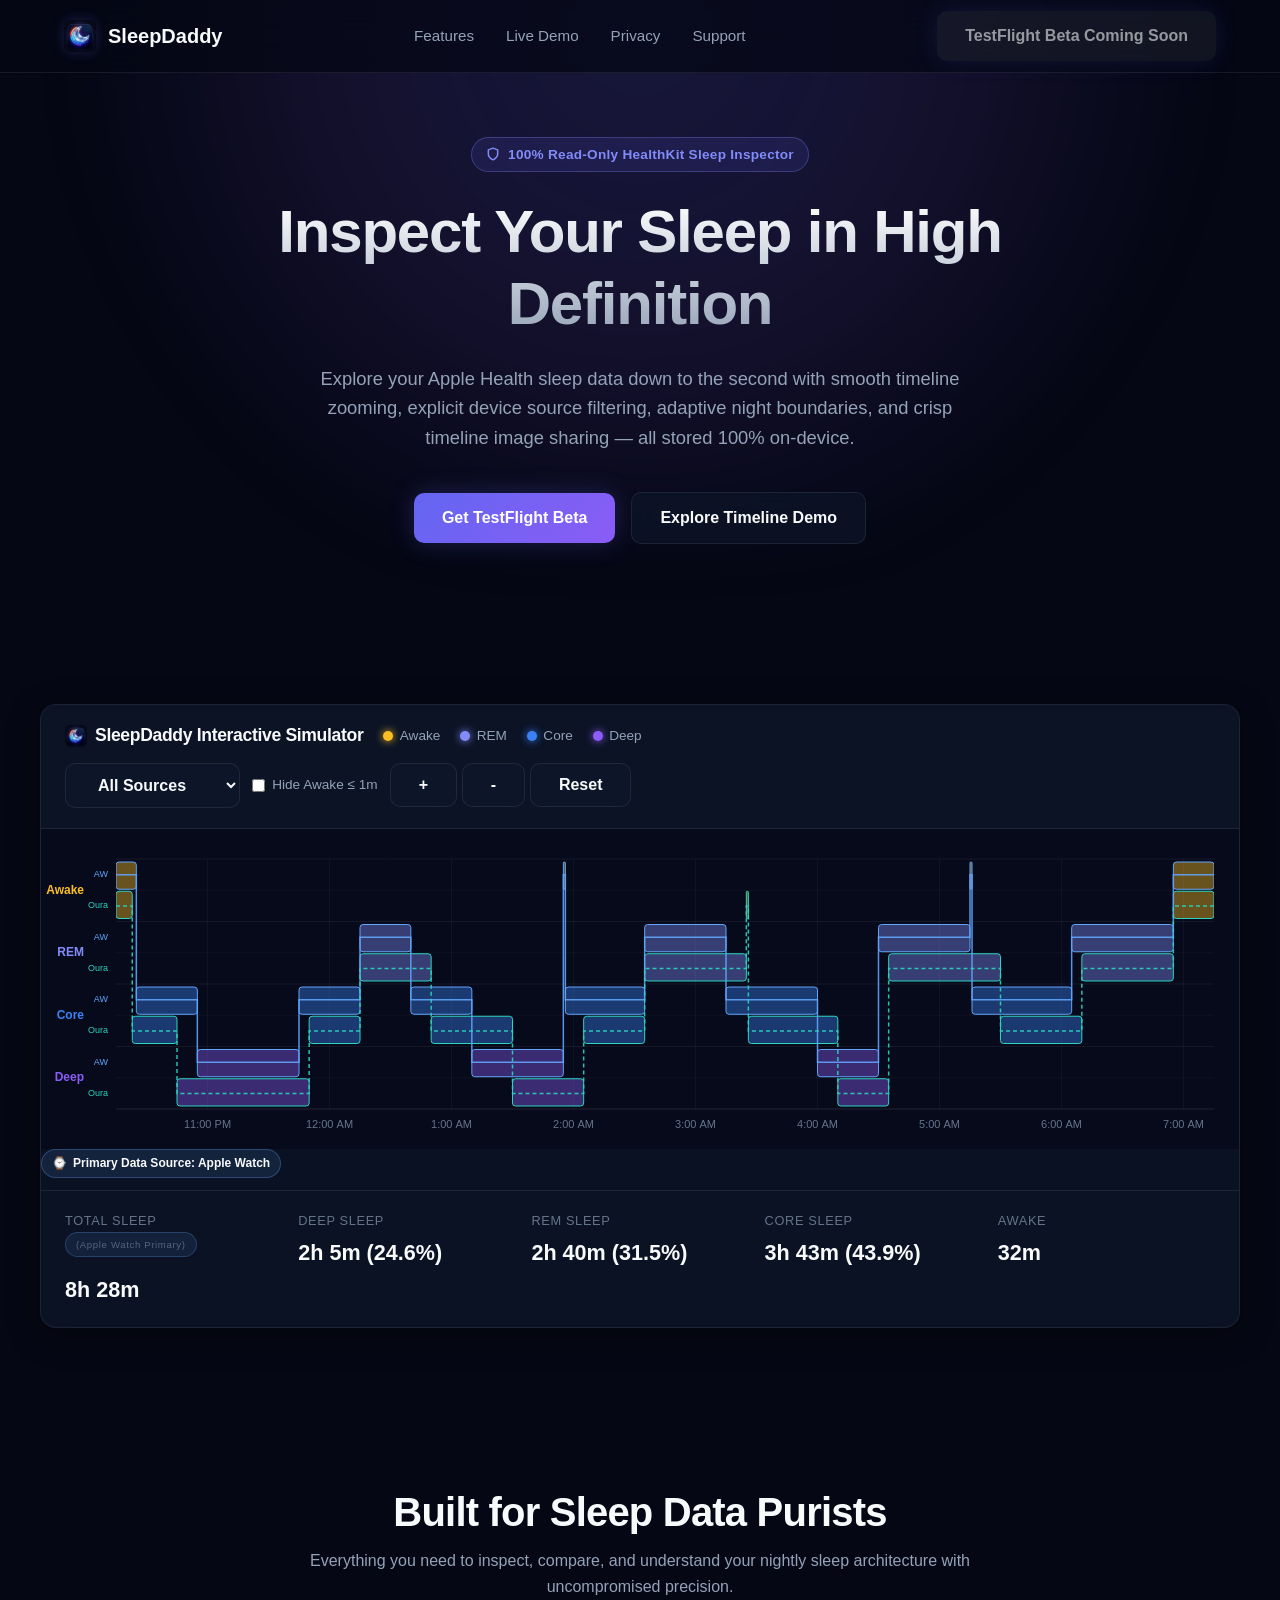
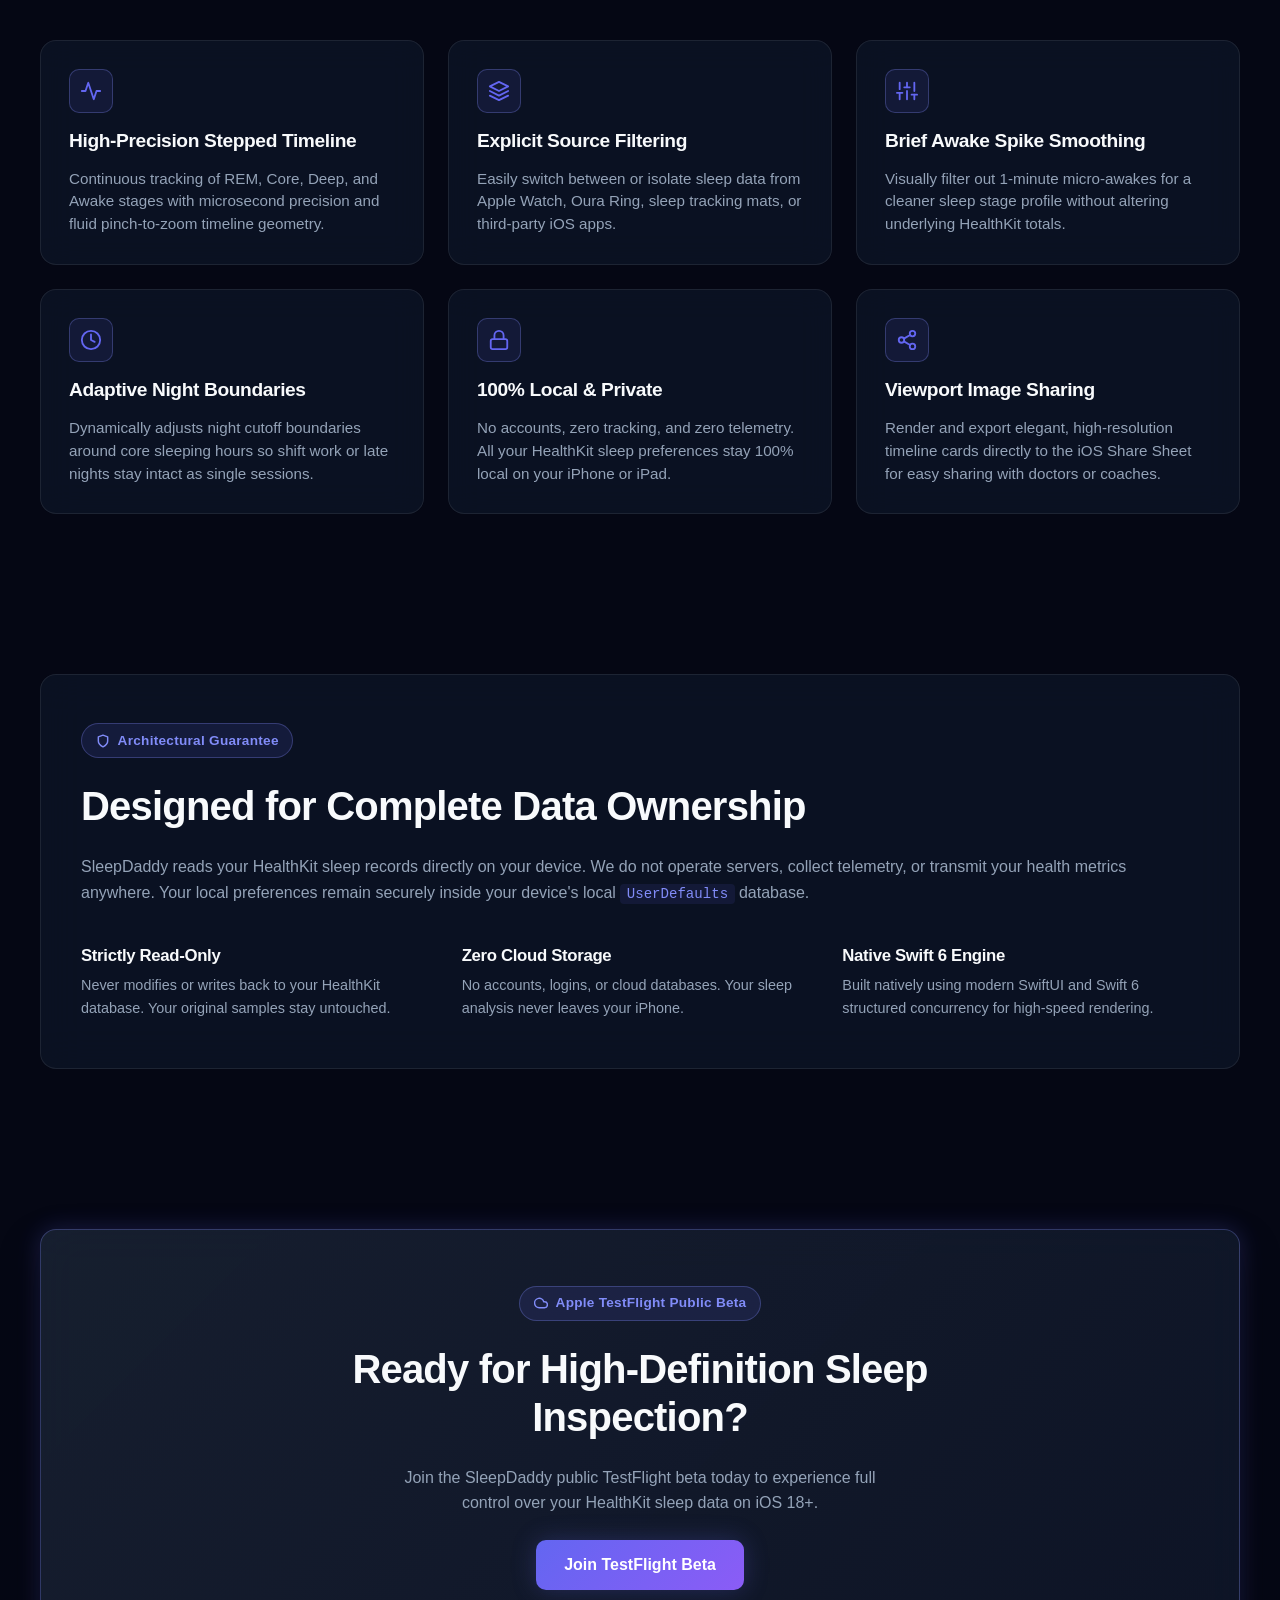
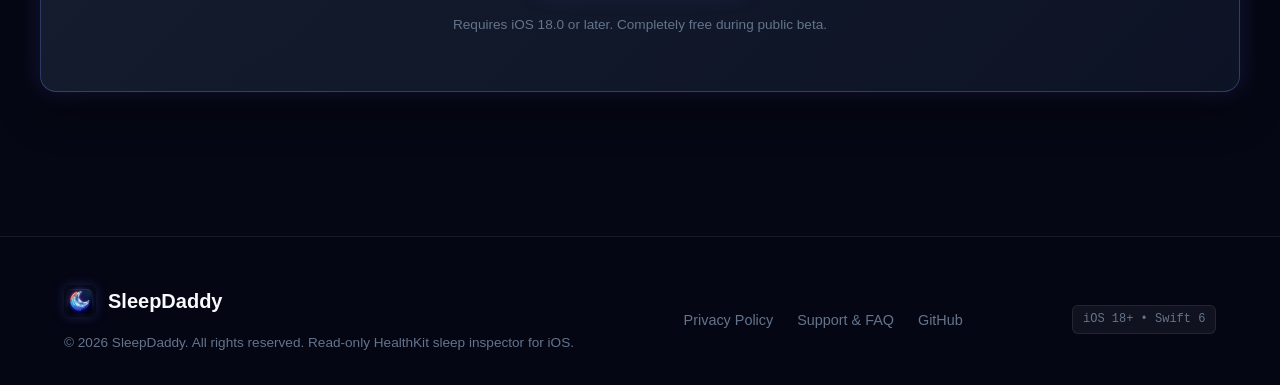
==== commit 5d849102: "chore: lower minimum deployment target to iOS 18 Widens the addressable install base ahead of the pu" ====
--- a/web/index.html
+++ b/web/index.html
@@ -259,11 +259,11 @@
           Apple TestFlight Public Beta
         </div>
         <h2>Ready for High-Definition Sleep Inspection?</h2>
-        <p>Join the SleepDaddy public TestFlight beta today to experience full control over your HealthKit sleep data on iOS 26+.</p>
+        <p>Join the SleepDaddy public TestFlight beta today to experience full control over your HealthKit sleep data on iOS 18+.</p>
         <a href="TESTFLIGHT_URL" target="_blank" rel="noopener noreferrer" class="btn-primary btn-lg btn-testflight">
           Join TestFlight Beta
         </a>
-        <span class="cta-footnote">Requires iOS 26.0 or later. Completely free during public beta.</span>
+        <span class="cta-footnote">Requires iOS 18.0 or later. Completely free during public beta.</span>
       </div>
     </section>
   </main>
@@ -288,7 +288,7 @@
       </ul>
 
       <div class="build-badge">
-        iOS 26+ • Swift 6
+        iOS 18+ • Swift 6
       </div>
     </div>
   </footer>
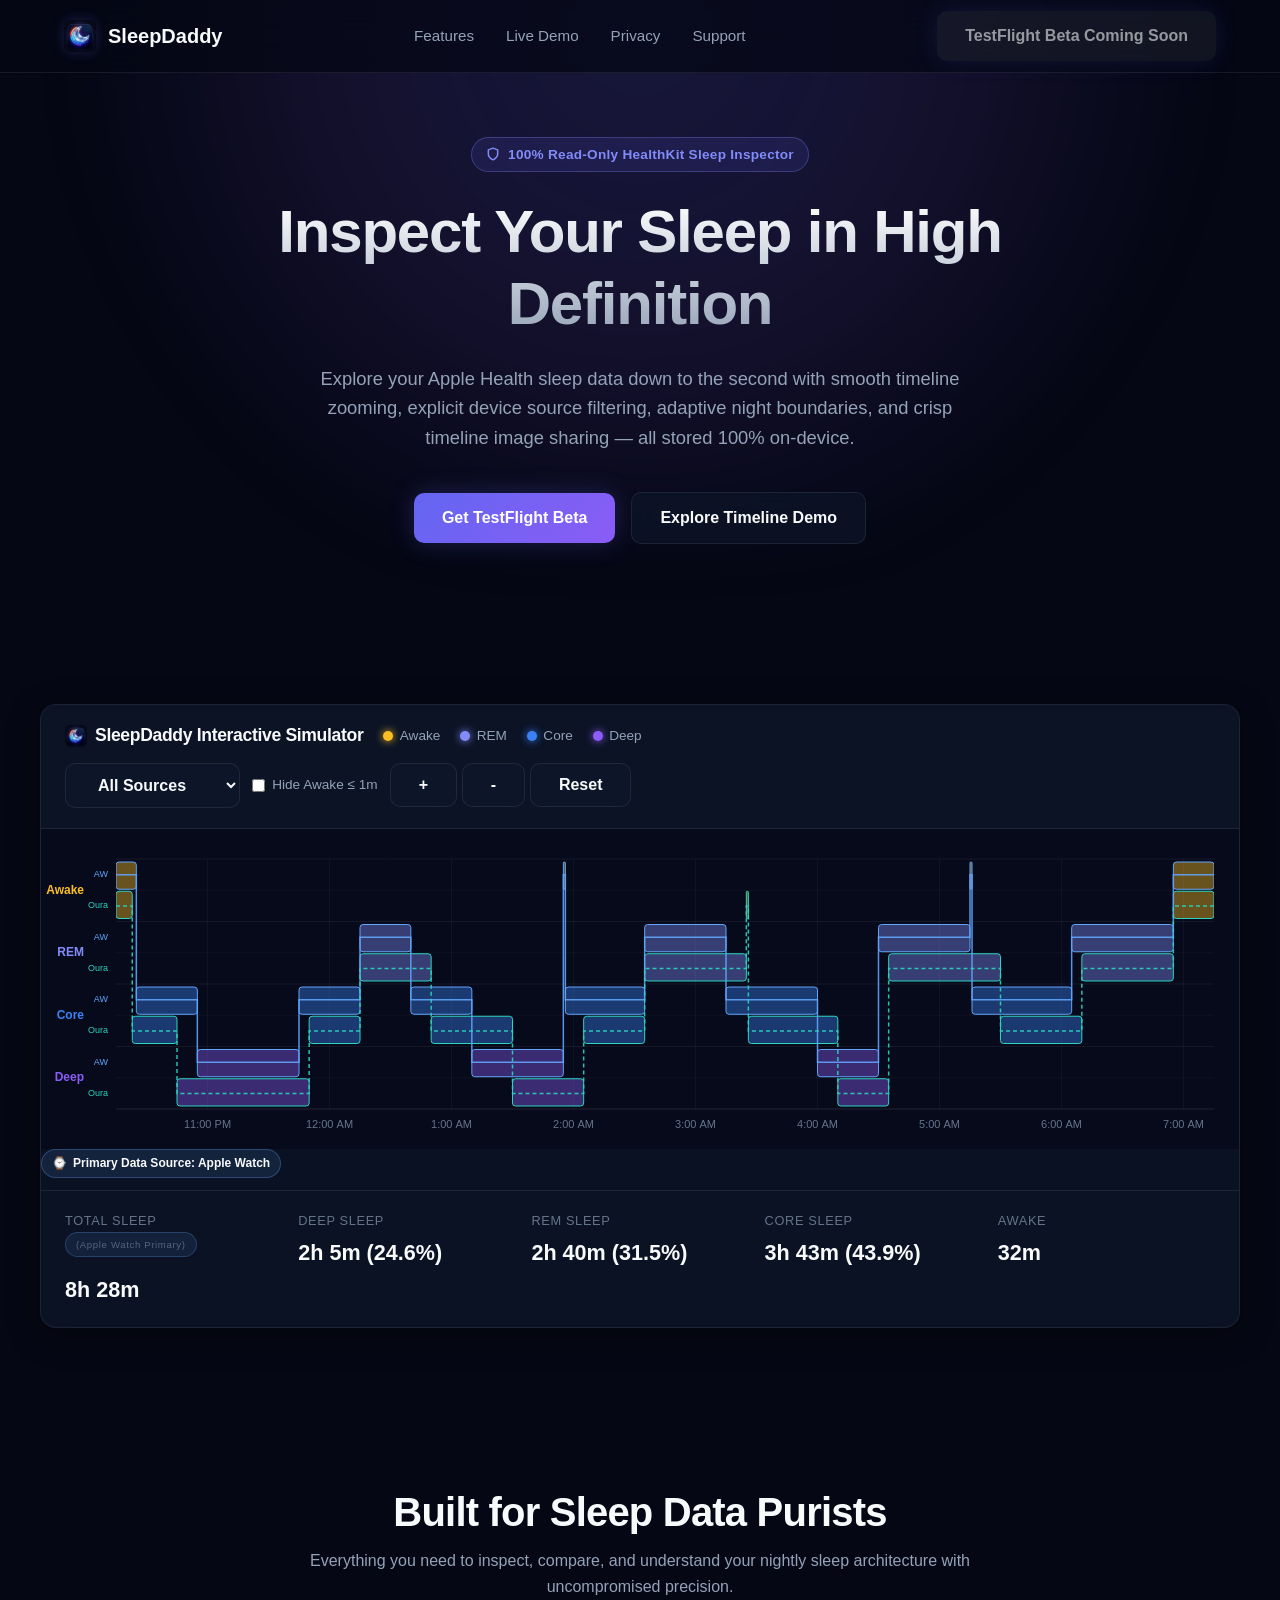
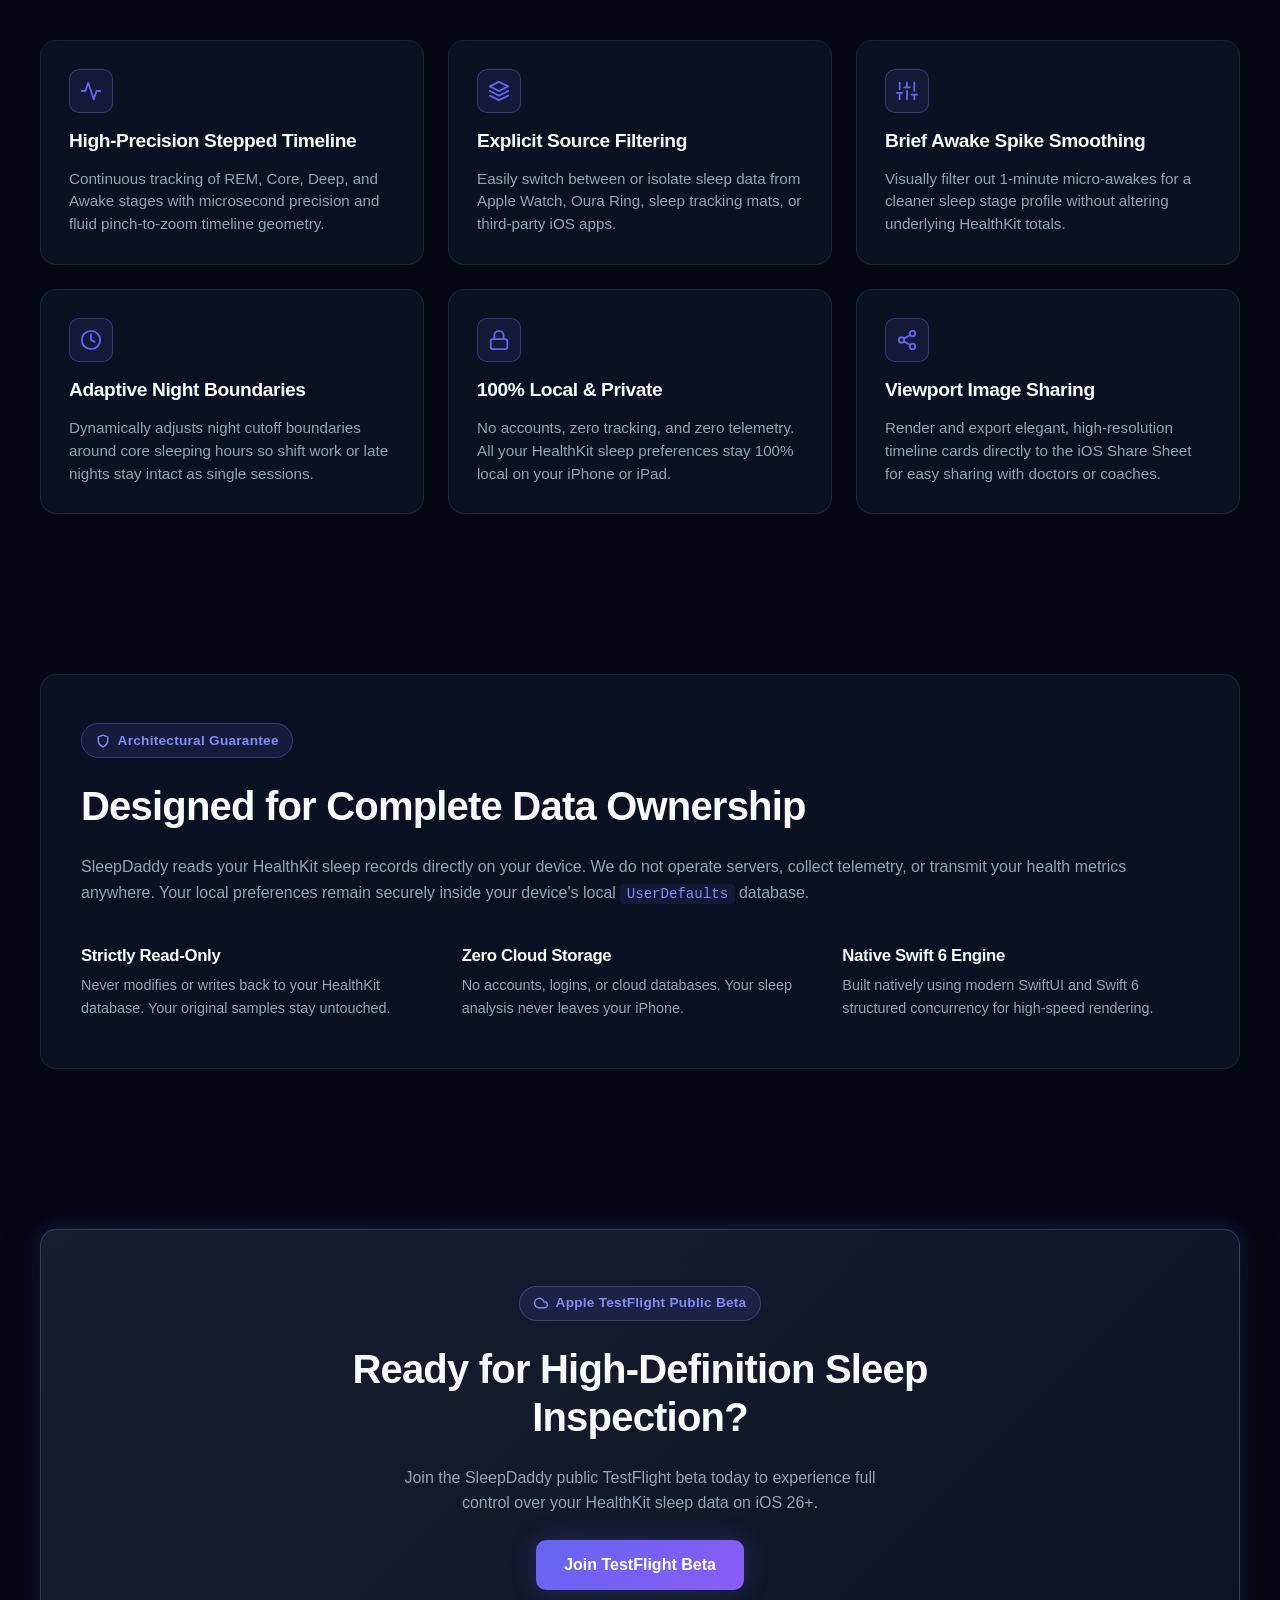
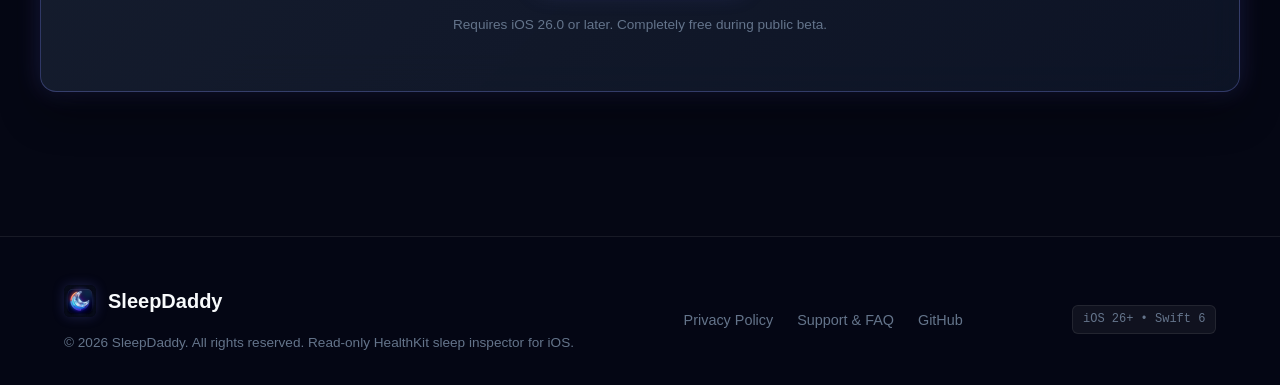
==== commit 5b0b7b31: "fix(ci): repair Vercel deploy workflow and make the web build portable (#10) * fix(ci): repair Verce" ====
--- a/web/index.html
+++ b/web/index.html
@@ -5,11 +5,11 @@
   <meta name="viewport" content="width=device-width, initial-scale=1.0">
   <title>SleepDaddy — High-Definition HealthKit Sleep Inspector</title>
   <meta name="description" content="SleepDaddy is a native read-only iOS sleep inspector app featuring interactive zoomable timelines, HealthKit source filtering, brief awake smoothing, adaptive night boundaries, and viewport card sharing with zero cloud tracking.">
-  <link rel="canonical" href="https://sleepdaddy.app/">
-  <meta property="og:url" content="https://sleepdaddy.app/">
+  <link rel="canonical" href="https://sleepdaddy.fm.rodeo/">
+  <meta property="og:url" content="https://sleepdaddy.fm.rodeo/">
   <meta property="og:title" content="SleepDaddy — High-Definition HealthKit Sleep Inspector">
   <meta property="og:description" content="SleepDaddy is a native read-only iOS sleep inspector app featuring interactive zoomable timelines, HealthKit source filtering, brief awake smoothing, adaptive night boundaries, and viewport card sharing with zero cloud tracking.">
-  <meta property="og:image" content="https://sleepdaddy.app/app-icon-180x180.png">
+  <meta property="og:image" content="https://sleepdaddy.fm.rodeo/app-icon-180x180.png">
   <meta property="og:type" content="website">
   <meta name="twitter:card" content="summary">
   <link rel="icon" type="image/png" sizes="32x32" href="favicon-32x32.png">
@@ -259,11 +259,11 @@
           Apple TestFlight Public Beta
         </div>
         <h2>Ready for High-Definition Sleep Inspection?</h2>
-        <p>Join the SleepDaddy public TestFlight beta today to experience full control over your HealthKit sleep data on iOS 18+.</p>
+        <p>Join the SleepDaddy public TestFlight beta today to experience full control over your HealthKit sleep data on iOS 26+.</p>
         <a href="TESTFLIGHT_URL" target="_blank" rel="noopener noreferrer" class="btn-primary btn-lg btn-testflight">
           Join TestFlight Beta
         </a>
-        <span class="cta-footnote">Requires iOS 18.0 or later. Completely free during public beta.</span>
+        <span class="cta-footnote">Requires iOS 26.0 or later. Completely free during public beta.</span>
       </div>
     </section>
   </main>
@@ -288,7 +288,7 @@
       </ul>
 
       <div class="build-badge">
-        iOS 18+ • Swift 6
+        iOS 26+ • Swift 6
       </div>
     </div>
   </footer>
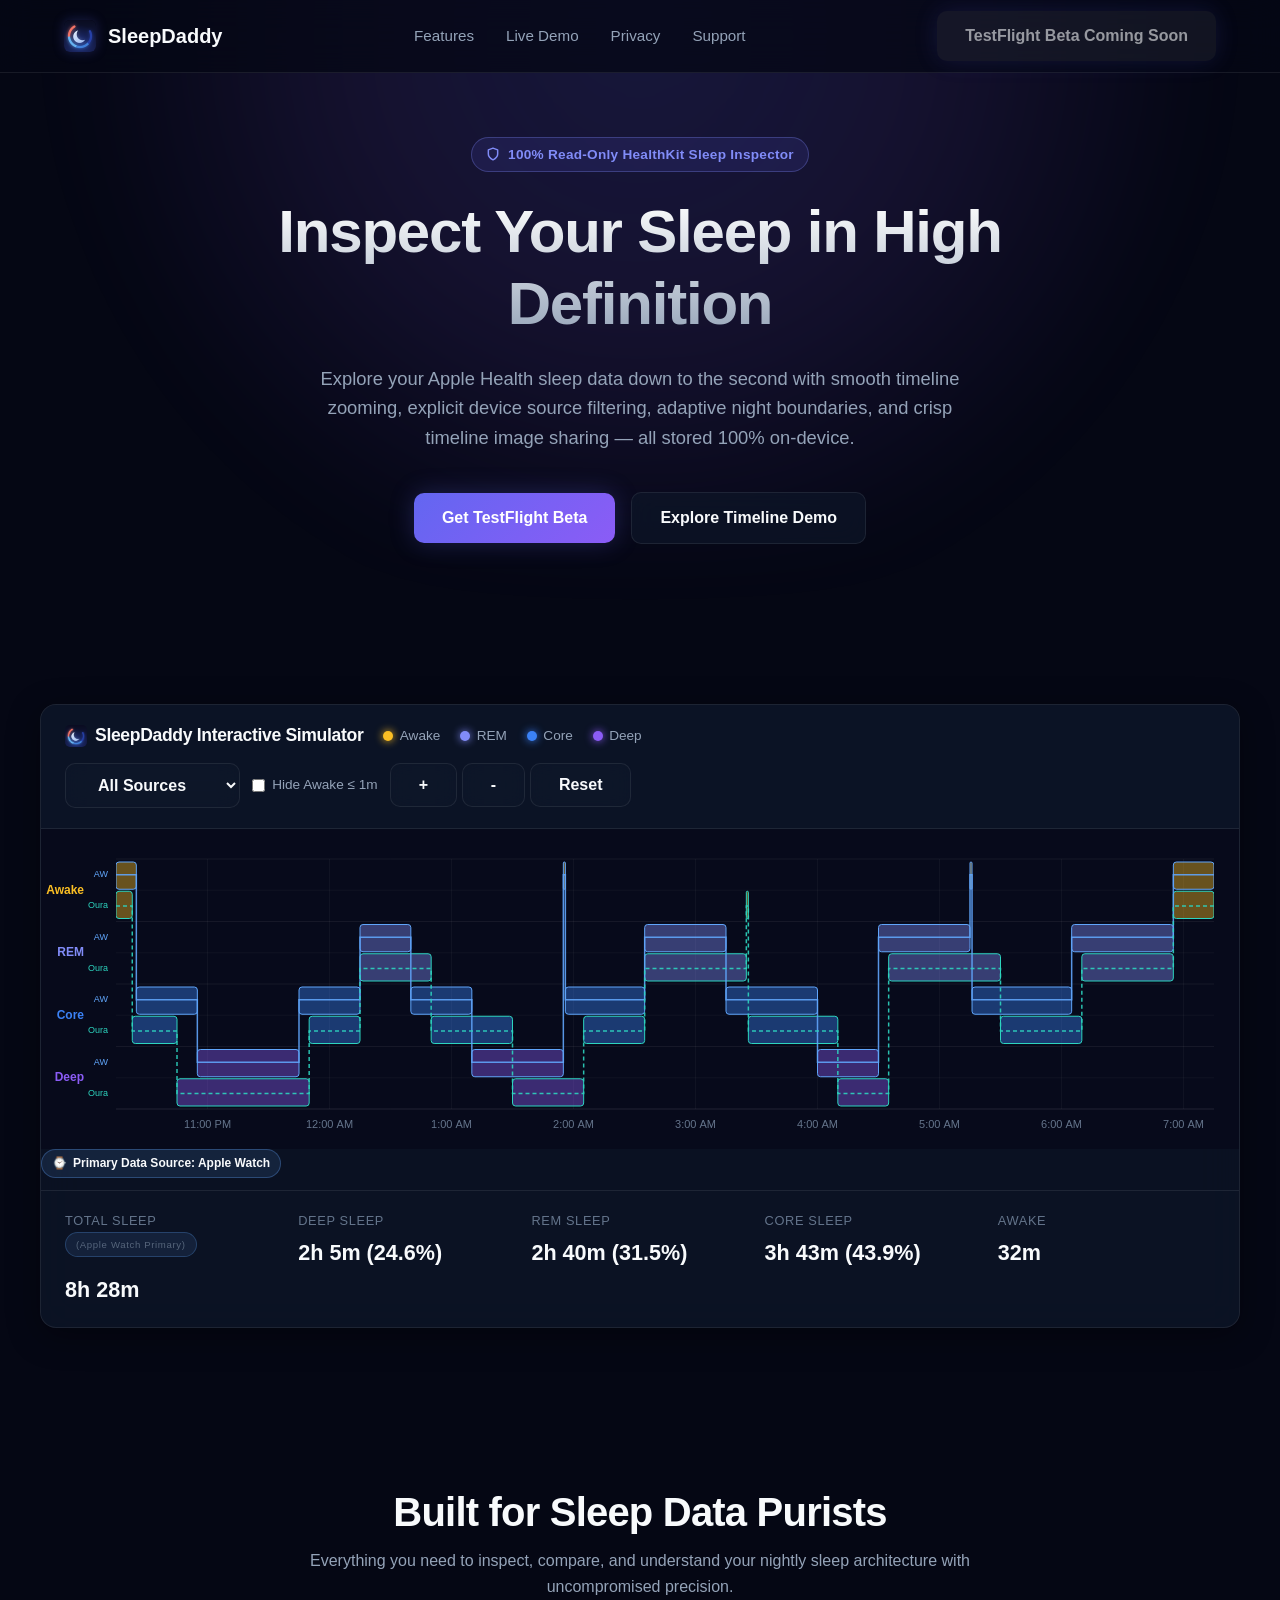
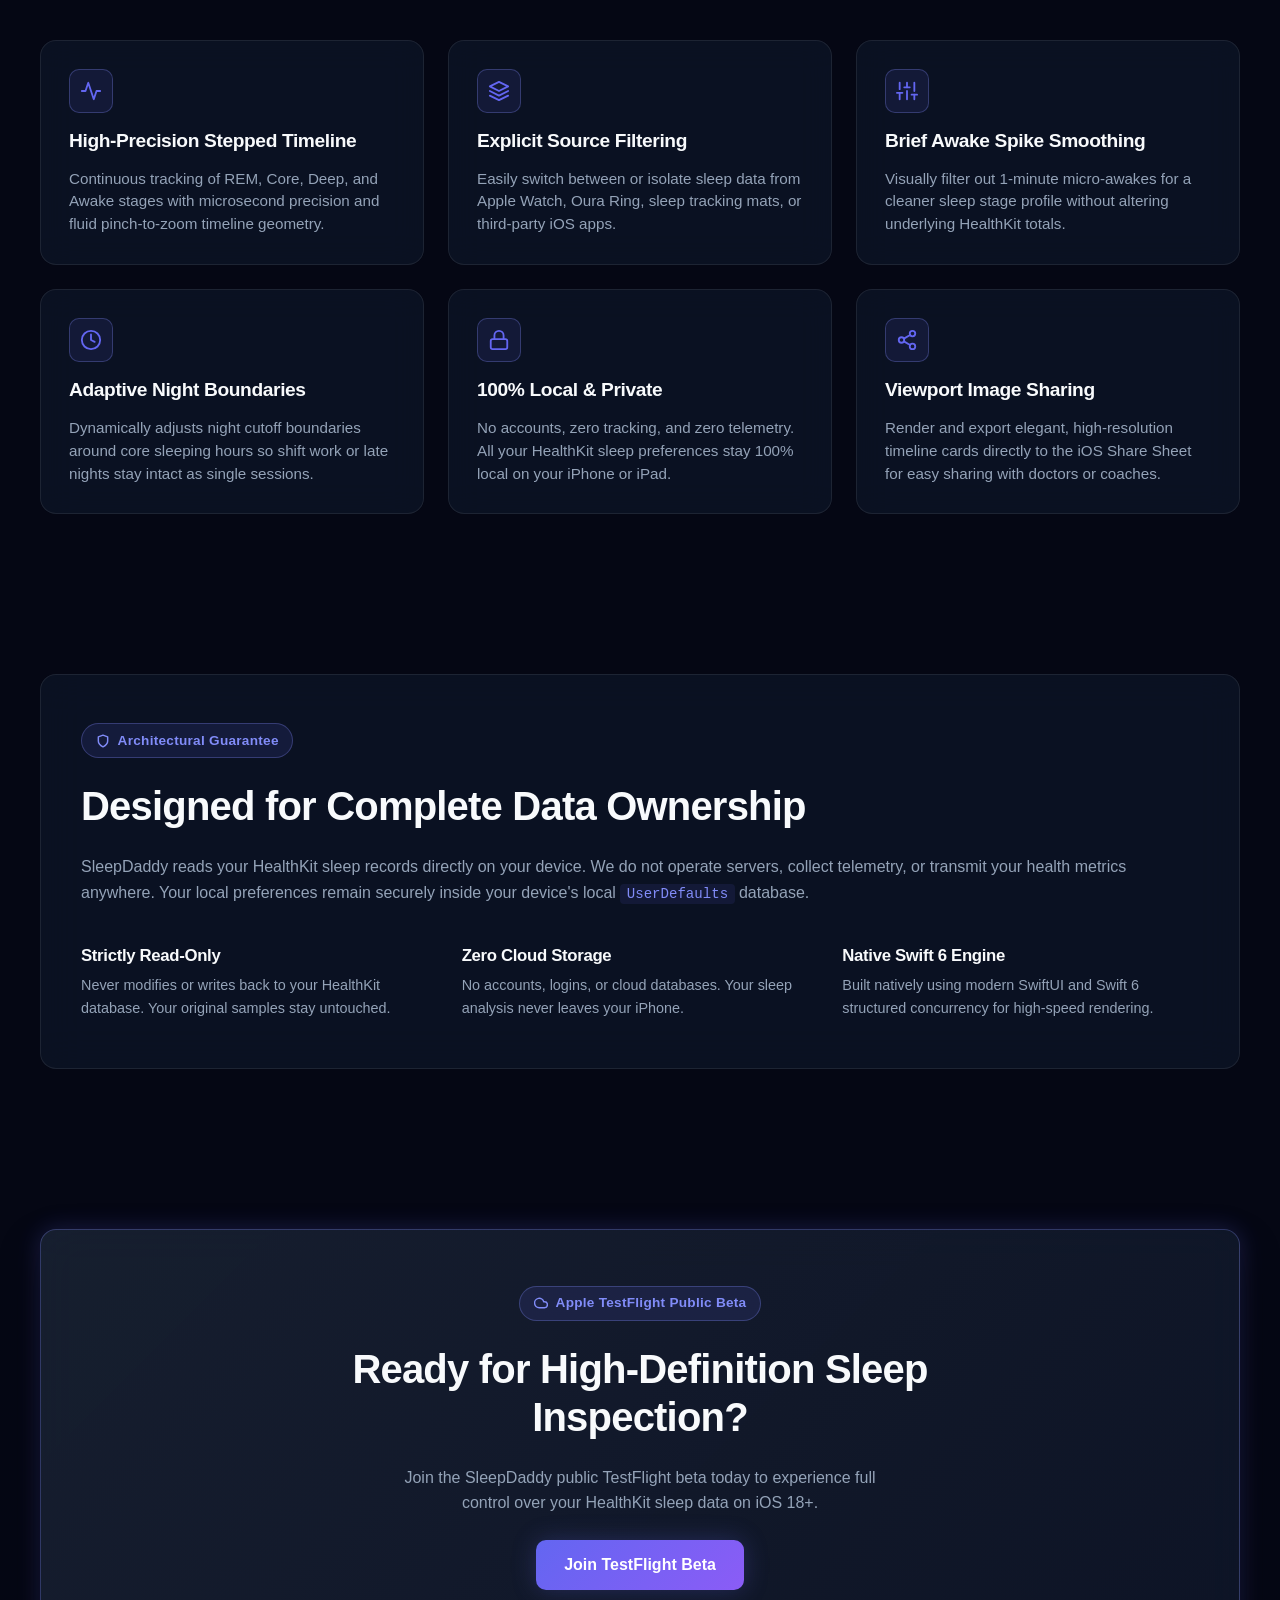
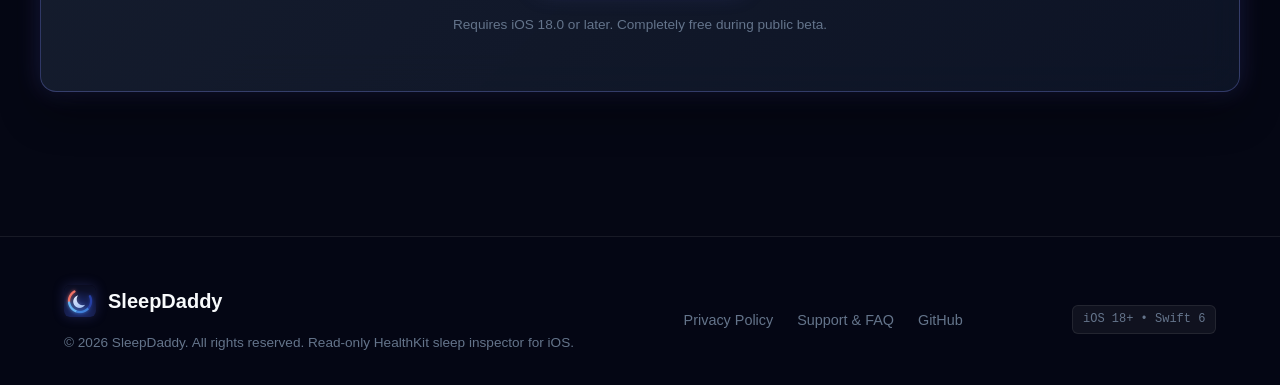
==== commit 09997fca: "chore: lower minimum deployment target to iOS 18 (#11) Widens the addressable install base ahead of " ====
--- a/web/index.html
+++ b/web/index.html
@@ -259,11 +259,11 @@
           Apple TestFlight Public Beta
         </div>
         <h2>Ready for High-Definition Sleep Inspection?</h2>
-        <p>Join the SleepDaddy public TestFlight beta today to experience full control over your HealthKit sleep data on iOS 26+.</p>
+        <p>Join the SleepDaddy public TestFlight beta today to experience full control over your HealthKit sleep data on iOS 18+.</p>
         <a href="TESTFLIGHT_URL" target="_blank" rel="noopener noreferrer" class="btn-primary btn-lg btn-testflight">
           Join TestFlight Beta
         </a>
-        <span class="cta-footnote">Requires iOS 26.0 or later. Completely free during public beta.</span>
+        <span class="cta-footnote">Requires iOS 18.0 or later. Completely free during public beta.</span>
       </div>
     </section>
   </main>
@@ -288,7 +288,7 @@
       </ul>
 
       <div class="build-badge">
-        iOS 26+ • Swift 6
+        iOS 18+ • Swift 6
       </div>
     </div>
   </footer>
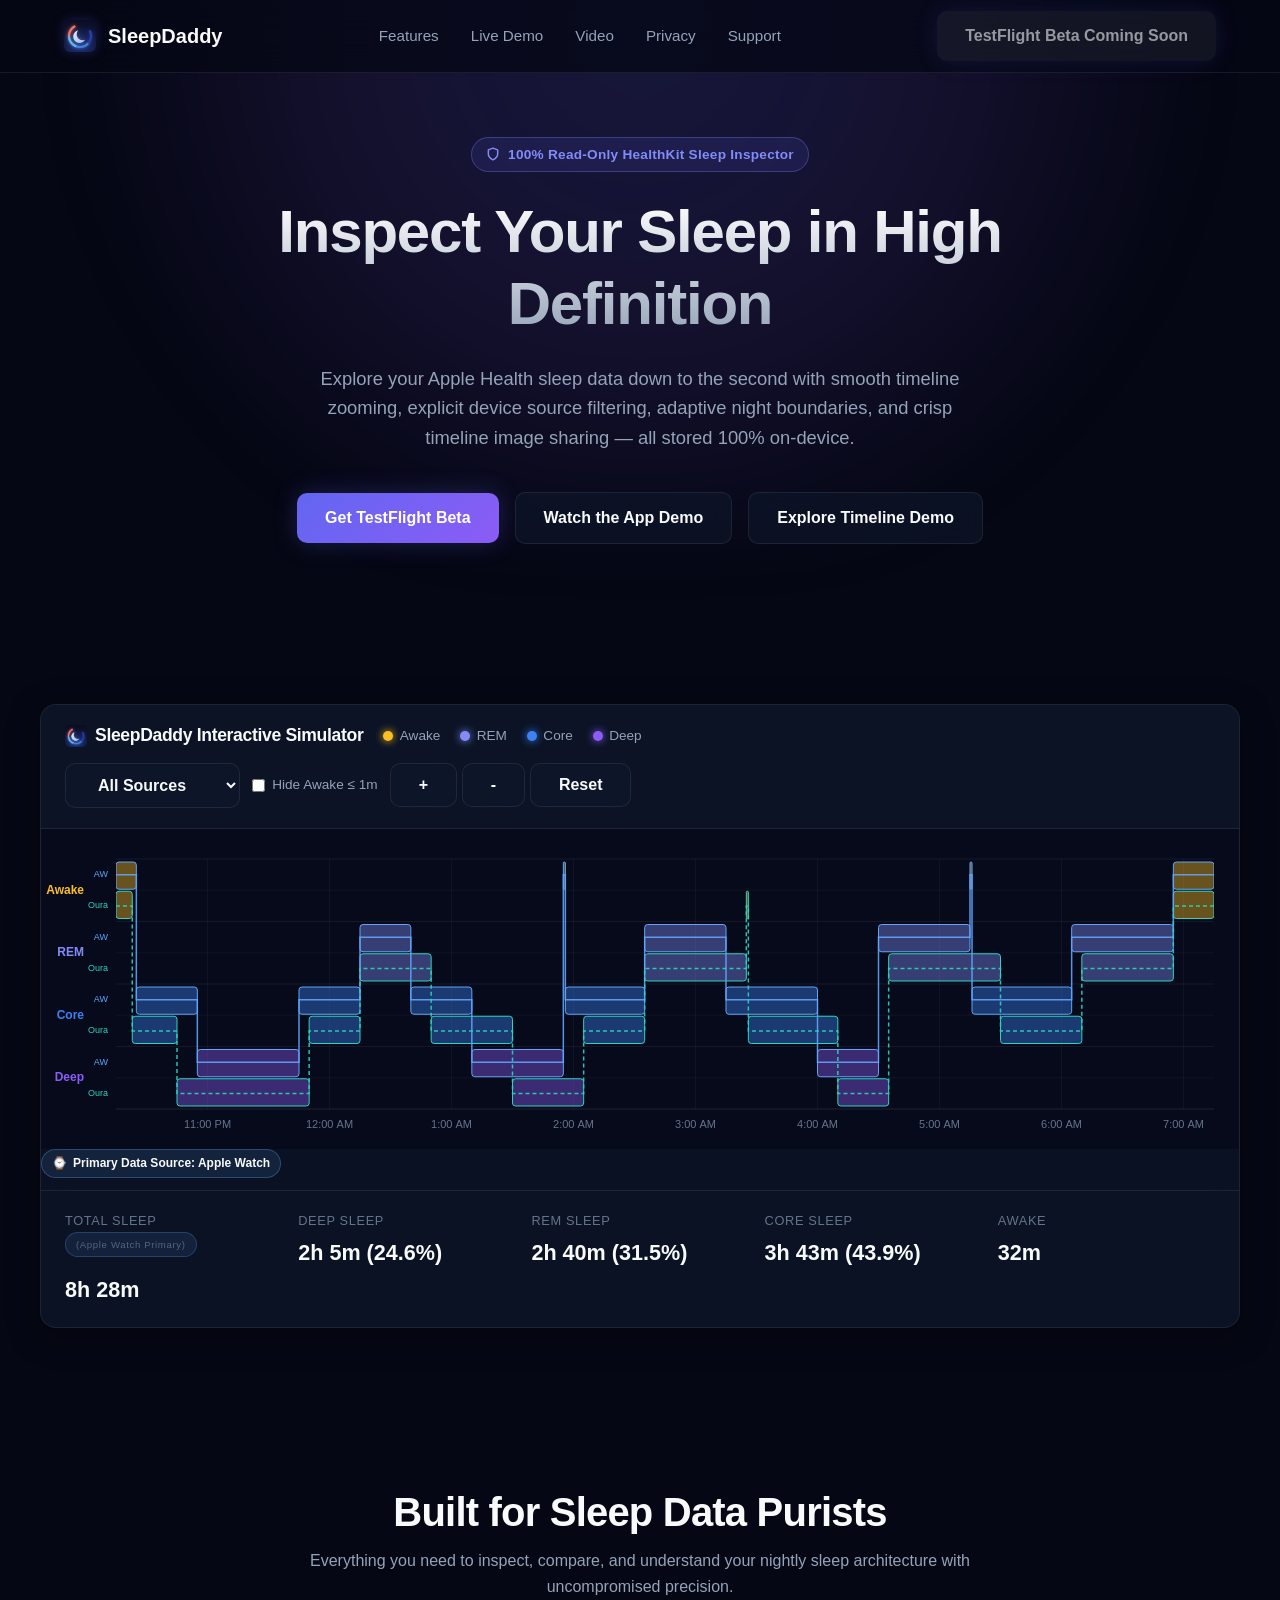
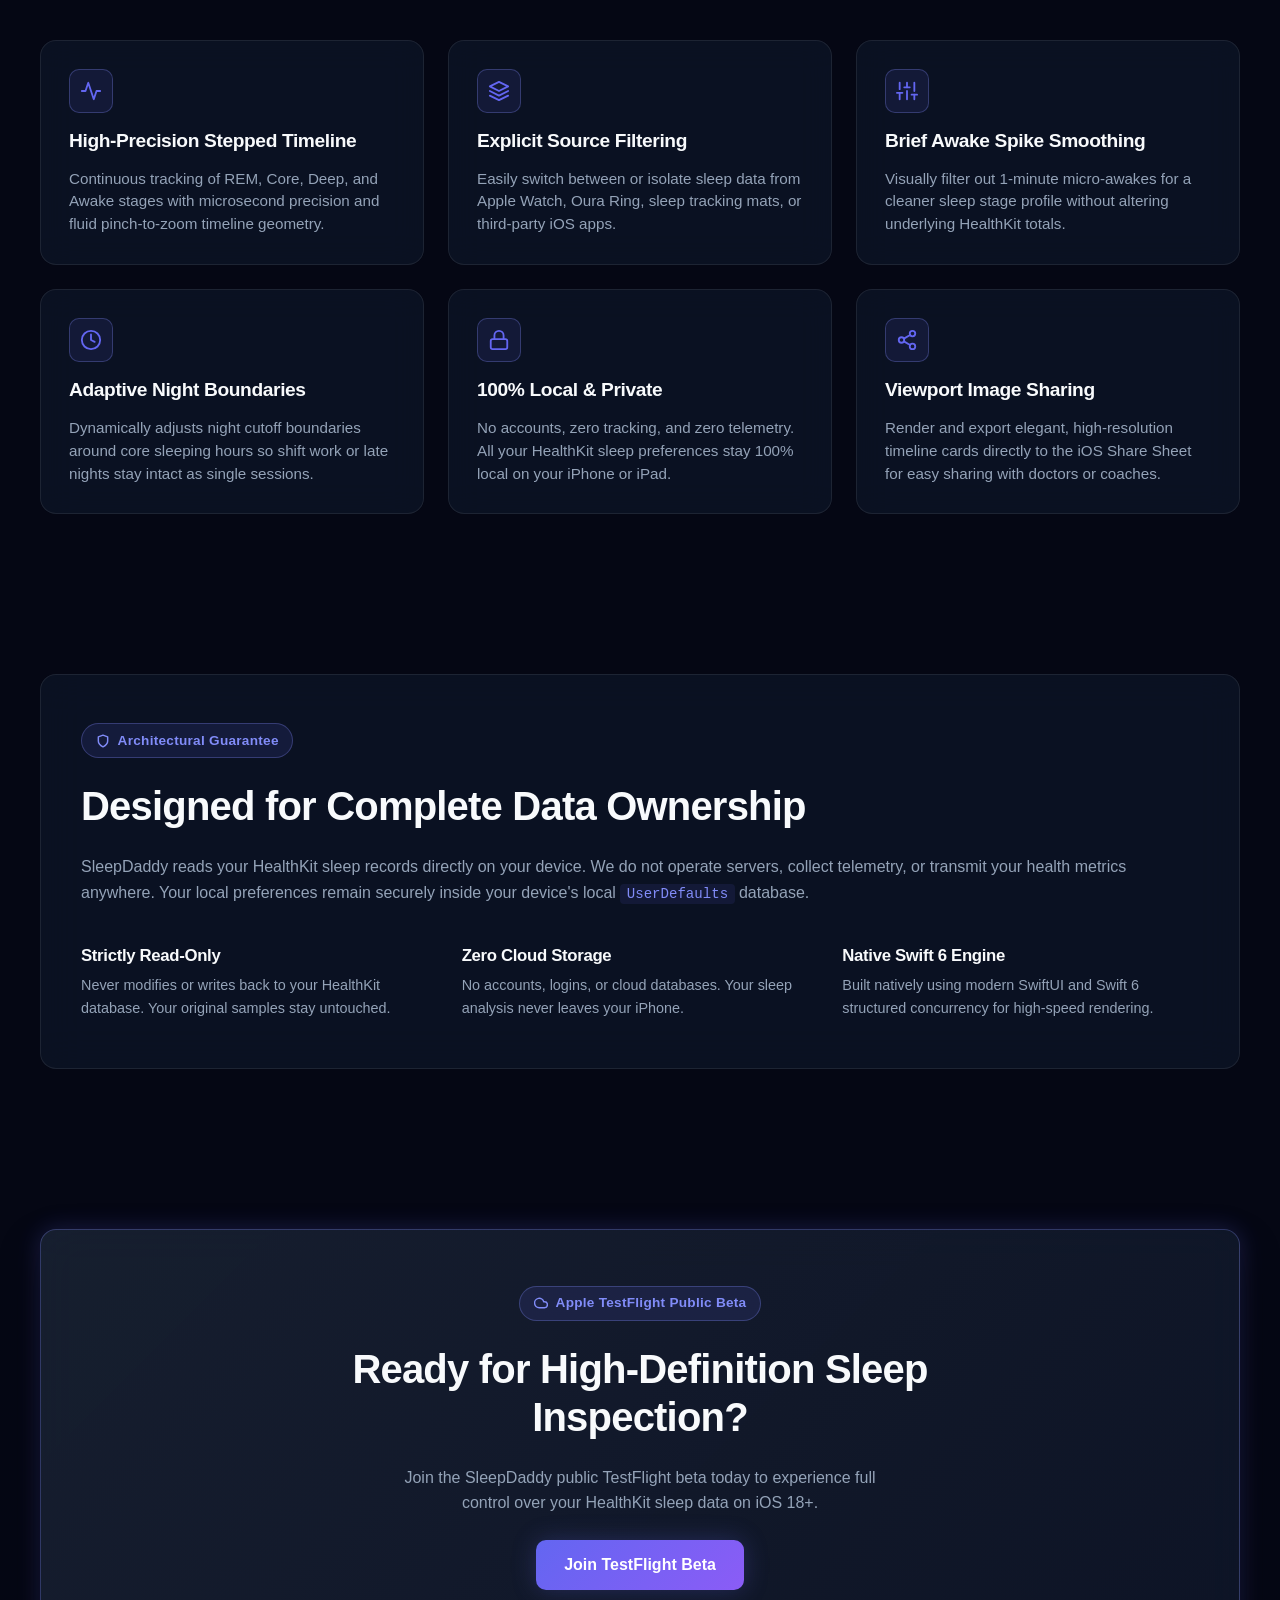
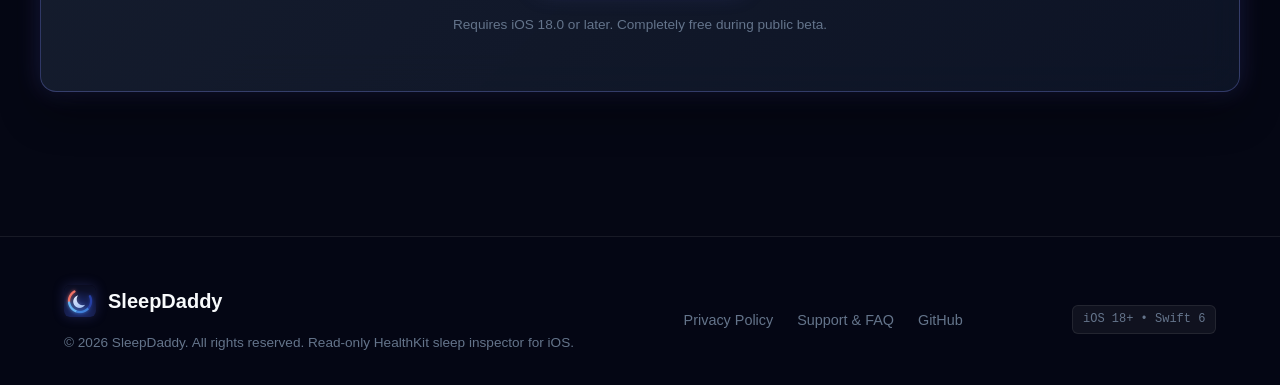
==== commit e7f74871: "Publish the demo video at /demo Gives App Review a URL to watch the app work, which is what the App " ====
--- a/web/index.html
+++ b/web/index.html
@@ -9,7 +9,9 @@
   <meta property="og:url" content="https://sleepdaddy.fm.rodeo/">
   <meta property="og:title" content="SleepDaddy — High-Definition HealthKit Sleep Inspector">
   <meta property="og:description" content="SleepDaddy is a native read-only iOS sleep inspector app featuring interactive zoomable timelines, HealthKit source filtering, brief awake smoothing, adaptive night boundaries, and viewport card sharing with zero cloud tracking.">
-  <meta property="og:image" content="https://sleepdaddy.fm.rodeo/app-icon-180x180.png">
+  <meta property="og:image" content="https://sleepdaddy.fm.rodeo/app-icon-512x512.png">
+  <meta property="og:image:width" content="512">
+  <meta property="og:image:height" content="512">
   <meta property="og:type" content="website">
   <meta name="twitter:card" content="summary">
   <link rel="icon" type="image/png" sizes="32x32" href="favicon-32x32.png">
@@ -31,6 +33,7 @@
       <ul class="nav-links">
         <li><a href="#features">Features</a></li>
         <li><a href="#simulator">Live Demo</a></li>
+        <li><a href="demo">Video</a></li>
         <li><a href="privacy">Privacy</a></li>
         <li><a href="support">Support</a></li>
       </ul>
@@ -53,6 +56,7 @@
       </p>
       <div class="hero-actions hero-cta-group">
         <a href="TESTFLIGHT_URL" target="_blank" rel="noopener noreferrer" class="btn-primary btn-testflight">Get TestFlight Beta</a>
+        <a href="demo" class="btn-secondary">Watch the App Demo</a>
         <a href="#simulator" class="btn-secondary">Explore Timeline Demo</a>
       </div>
     </section>
--- a/web/index.css
+++ b/web/index.css
@@ -952,9 +952,109 @@
 }
 
 /* --------------------------------------------------------------------------
-   12. Responsive Design (@media max-width: 768px)
+   12. Demo Page (demo.html)
+   -------------------------------------------------------------------------- */
+
+/* The video is a tall portrait screen recording, so it sits in its own column
+   beside the walkthrough rather than spanning the page. */
+.demo-layout {
+  display: grid;
+  grid-template-columns: minmax(260px, 340px) 1fr;
+  gap: 3rem;
+  align-items: start;
+}
+
+.demo-video-frame {
+  position: sticky;
+  top: 96px;
+  display: flex;
+  flex-direction: column;
+  gap: 0.75rem;
+}
+
+.demo-video {
+  width: 100%;
+  height: auto;
+  display: block;
+  border: 1px solid var(--border-glass);
+  border-radius: var(--radius-lg);
+  background: #000;
+  box-shadow: var(--shadow-glass);
+}
+
+.demo-video-caption {
+  font-size: 0.85rem;
+  color: var(--text-subtle);
+  text-align: center;
+}
+
+.demo-walkthrough h2 {
+  font-size: 1.6rem;
+  margin-bottom: 0.75rem;
+}
+
+.demo-steps {
+  display: flex;
+  flex-direction: column;
+  gap: 1.25rem;
+  margin: 1.5rem 0 0;
+  padding-left: 1.25rem;
+  color: var(--text-muted);
+}
+
+.demo-steps li {
+  padding-left: 0.35rem;
+  line-height: 1.65;
+}
+
+.demo-steps li::marker {
+  color: var(--stage-rem);
+  font-weight: 700;
+}
+
+.demo-steps strong {
+  color: var(--text-main);
+  font-weight: 600;
+}
+
+.demo-figure {
+  display: flex;
+  flex-direction: column;
+  gap: 1rem;
+  margin: 0;
+}
+
+.demo-figure img {
+  width: 100%;
+  height: auto;
+  display: block;
+  border: 1px solid var(--border-glass);
+  border-radius: var(--radius-lg);
+  box-shadow: var(--shadow-glass);
+}
+
+.demo-figure figcaption {
+  font-size: 0.9rem;
+  color: var(--text-muted);
+  text-align: center;
+}
+
+/* --------------------------------------------------------------------------
+   13. Responsive Design (@media max-width: 768px)
    -------------------------------------------------------------------------- */
 @media (max-width: 768px) {
+  .demo-layout {
+    grid-template-columns: 1fr;
+    gap: 2rem;
+  }
+
+  /* Sticky only helps while the walkthrough sits alongside the video. */
+  .demo-video-frame {
+    position: static;
+    max-width: 320px;
+    margin: 0 auto;
+  }
+
   .nav-container {
     height: auto;
     min-height: 64px;
